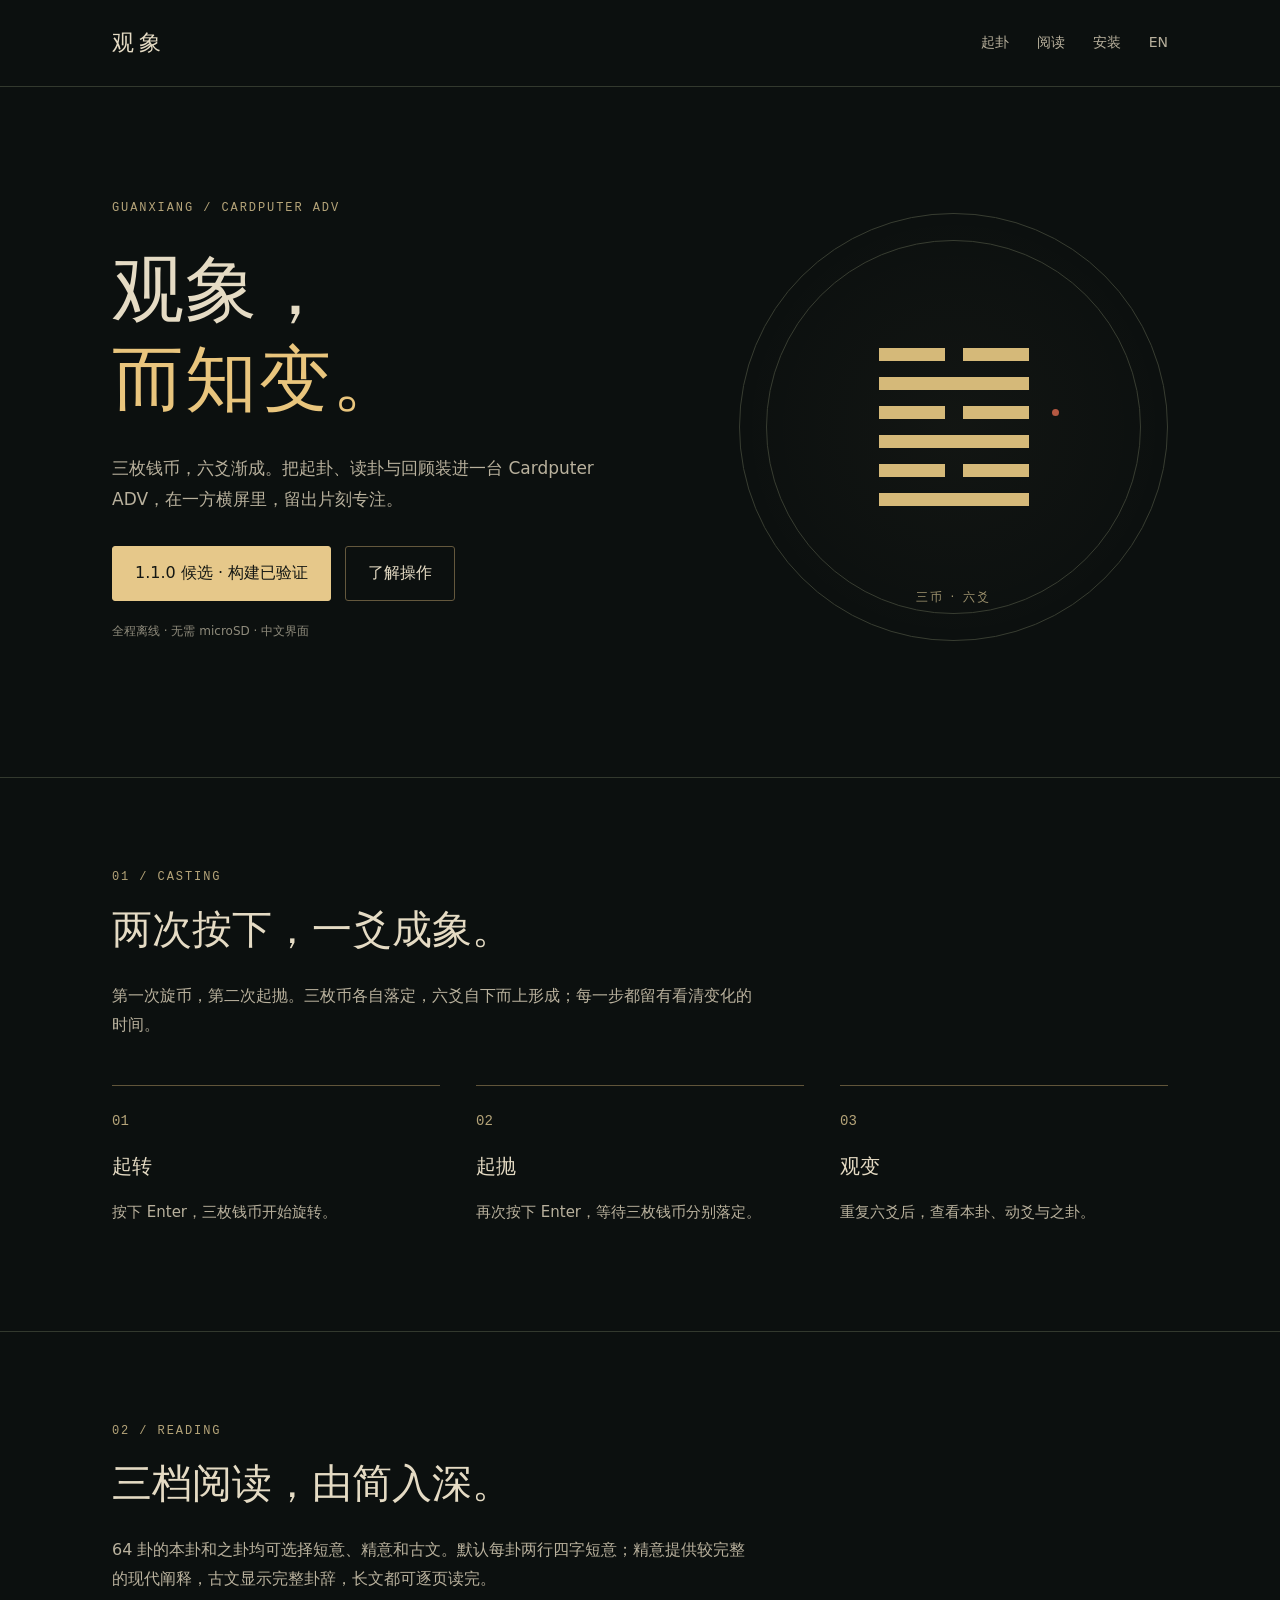
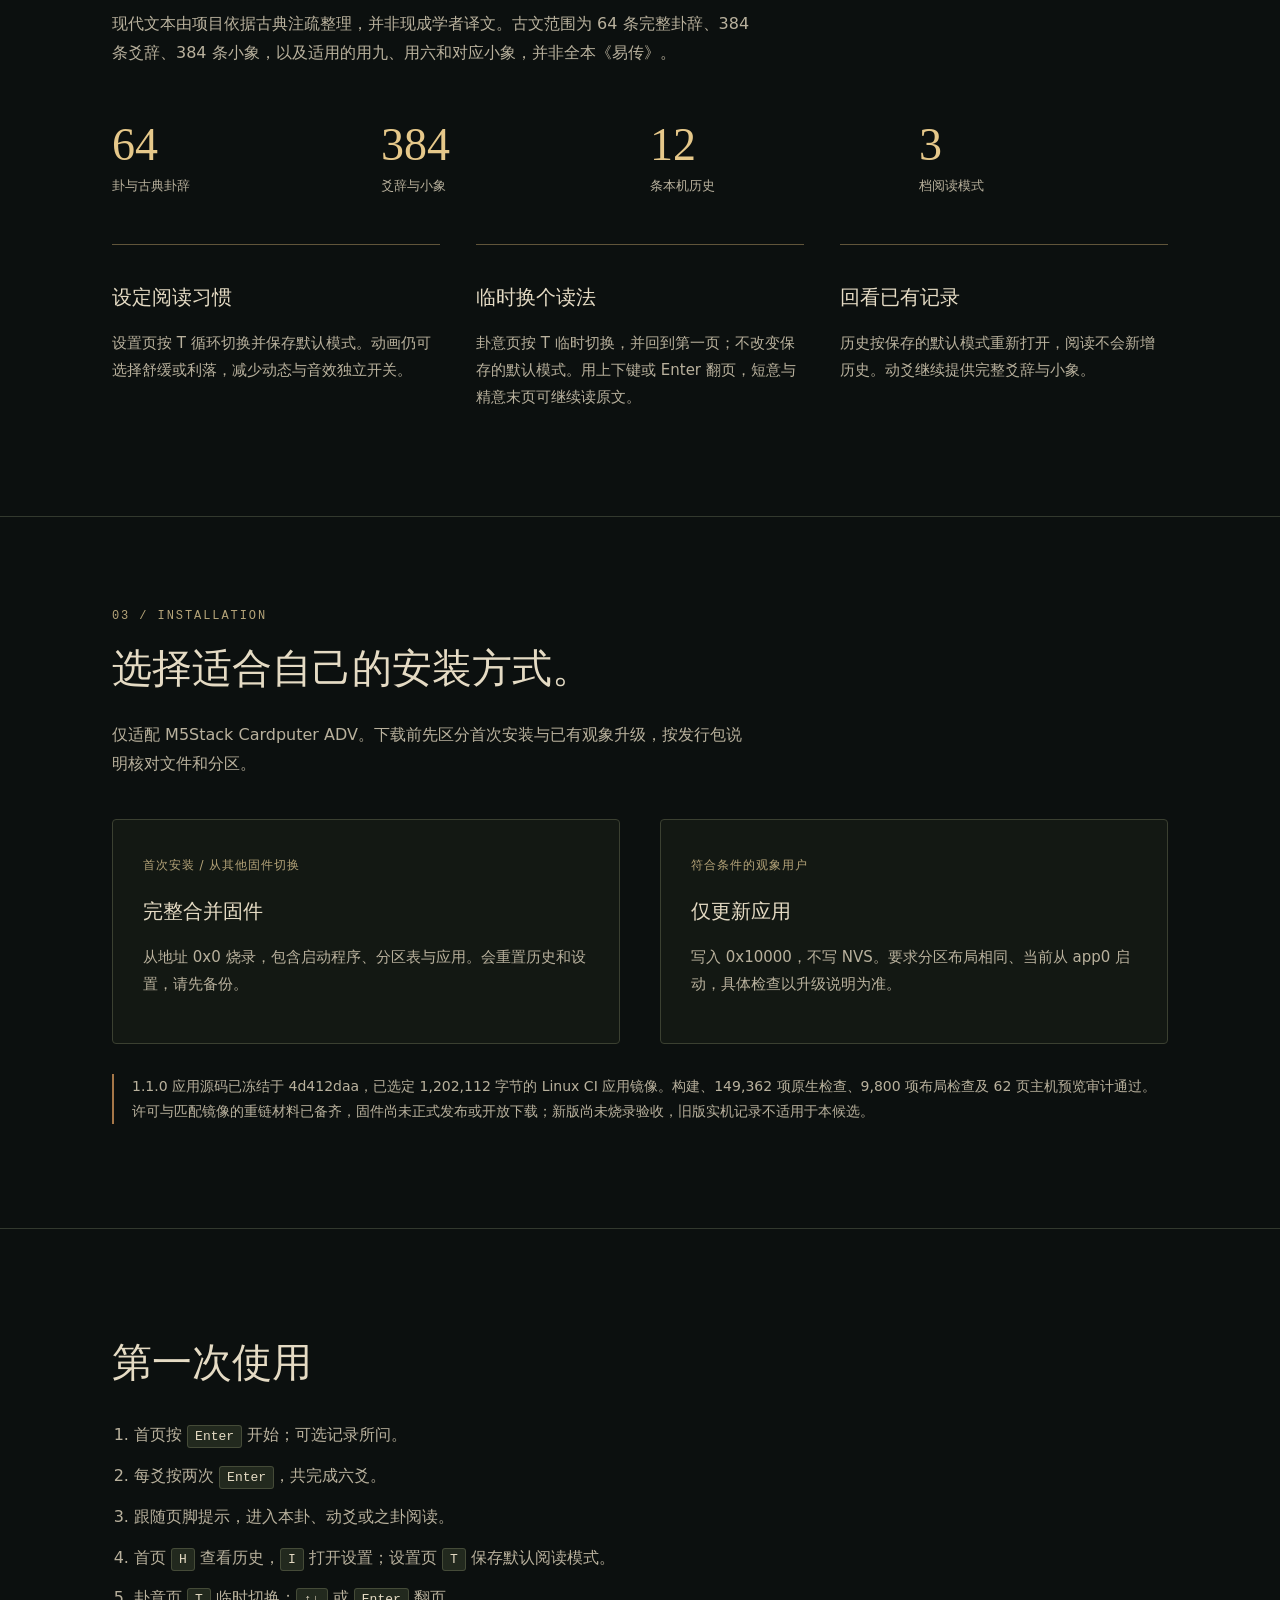
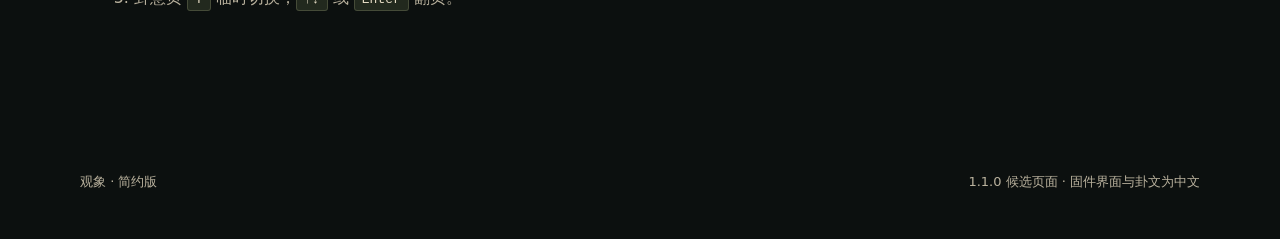
==== docs/index.html @ ac01c59a "Prepare GuanXiang 1.1.0 candidate documentation and source notices" ====
<!doctype html>
<html lang="zh-CN"><head><meta charset="utf-8"><meta name="viewport" content="width=device-width,initial-scale=1"><meta name="theme-color" content="#0c100f"><meta name="description" content="面向 M5Stack Cardputer ADV 的离线三币六爻固件：两按起爻，古文、短意、精意三档阅读，以及本机历史。"><title>观象 · 观象而知变</title><link rel="stylesheet" href="styles.css"></head><body>
<header><nav class="wrap" aria-label="Navigation"><a class="brand" href="#top">观象</a><div class="navlinks"><a class="wide" href="#casting">起卦</a><a class="wide" href="#reading">阅读</a><a class="wide" href="#install">安装</a><a href="en/" lang="en">EN</a></div></nav></header>
<main id="top"><section class="hero wrap"><div><div class="eyebrow">GUANXIANG / CARDPUTER ADV</div><h1>观象，<span>而知变。</span></h1><p class="lead">三枚钱币，六爻渐成。把起卦、读卦与回顾装进一台 Cardputer ADV，在一方横屏里，留出片刻专注。</p><div class="actions"><a class="button primary" href="#install">1.1.0 候选 · 构建已验证</a><a class="button" href="#casting">了解操作</a></div><p class="meta">全程离线 · 无需 microSD · 中文界面</p></div><div class="ritual" aria-hidden="true"><div class="hexagram"><div class="yao yin"></div><div class="yao"></div><div class="yao yin moving"></div><div class="yao"></div><div class="yao yin"></div><div class="yao"></div></div><div class="ritual-label">三币 · 六爻</div></div></section>
<section class="section" id="casting"><div class="wrap"><div class="intro"><div class="eyebrow">01 / CASTING</div><h2>两次按下，一爻成象。</h2><p>第一次旋币，第二次起抛。三枚币各自落定，六爻自下而上形成；每一步都留有看清变化的时间。</p></div><div class="grid"><article class="feature"><span class="number">01</span><h3>起转</h3><p>按下 Enter，三枚钱币开始旋转。</p></article><article class="feature"><span class="number">02</span><h3>起抛</h3><p>再次按下 Enter，等待三枚钱币分别落定。</p></article><article class="feature"><span class="number">03</span><h3>观变</h3><p>重复六爻后，查看本卦、动爻与之卦。</p></article></div></div></section>
<section class="section" id="reading"><div class="wrap"><div class="intro"><div class="eyebrow">02 / READING</div><h2>三档阅读，由简入深。</h2><p>64 卦的本卦和之卦均可选择短意、精意和古文。默认每卦两行四字短意；精意提供较完整的现代阐释，古文显示完整卦辞，长文都可逐页读完。</p><p>现代文本由项目依据古典注疏整理，并非现成学者译文。古文范围为 64 条完整卦辞、384 条爻辞、384 条小象，以及适用的用九、用六和对应小象，并非全本《易传》。</p></div><div class="facts"><div class="fact"><strong>64</strong><span>卦与古典卦辞</span></div><div class="fact"><strong>384</strong><span>爻辞与小象</span></div><div class="fact"><strong>12</strong><span>条本机历史</span></div><div class="fact"><strong>3</strong><span>档阅读模式</span></div></div><div class="grid"><article class="feature"><h3>设定阅读习惯</h3><p>设置页按 T 循环切换并保存默认模式。动画仍可选择舒缓或利落，减少动态与音效独立开关。</p></article><article class="feature"><h3>临时换个读法</h3><p>卦意页按 T 临时切换，并回到第一页；不改变保存的默认模式。用上下键或 Enter 翻页，短意与精意末页可继续读原文。</p></article><article class="feature"><h3>回看已有记录</h3><p>历史按保存的默认模式重新打开，阅读不会新增历史。动爻继续提供完整爻辞与小象。</p></article></div></div></section>
<section class="section" id="install"><div class="wrap"><div class="intro"><div class="eyebrow">03 / INSTALLATION</div><h2>选择适合自己的安装方式。</h2><p>仅适配 M5Stack Cardputer ADV。下载前先区分首次安装与已有观象升级，按发行包说明核对文件和分区。</p></div><div class="install"><article class="card"><span class="tag">首次安装 / 从其他固件切换</span><h3>完整合并固件</h3><p>从地址 0x0 烧录，包含启动程序、分区表与应用。会重置历史和设置，请先备份。</p></article><article class="card"><span class="tag">符合条件的观象用户</span><h3>仅更新应用</h3><p>写入 0x10000，不写 NVS。要求分区布局相同、当前从 app0 启动，具体检查以升级说明为准。</p></article></div><p class="notice">1.1.0 应用源码已冻结于 4d412daa，已选定 1,202,112 字节的 Linux CI 应用镜像。构建、149,362 项原生检查、9,800 项布局检查及 62 页主机预览审计通过。许可与匹配镜像的重链材料已备齐，固件尚未正式发布或开放下载；新版尚未烧录验收，旧版实机记录不适用于本候选。</p></div></section>
<section class="section"><div class="wrap"><h2>第一次使用</h2><ol><li>首页按 <kbd>Enter</kbd> 开始；可选记录所问。</li><li>每爻按两次 <kbd>Enter</kbd>，共完成六爻。</li><li>跟随页脚提示，进入本卦、动爻或之卦阅读。</li><li>首页 <kbd>H</kbd> 查看历史，<kbd>I</kbd> 打开设置；设置页 <kbd>T</kbd> 保存默认阅读模式。</li><li>卦意页 <kbd>T</kbd> 临时切换；<kbd>↑↓</kbd> 或 <kbd>Enter</kbd> 翻页。</li></ol></div></section></main>
<footer class="footer wrap"><div class="footer-inner"><p>观象 · 简约版</p><p>1.1.0 候选页面 · 固件界面与卦文为中文</p></div></footer></body></html>
---- docs/styles.css ----
*{box-sizing:border-box}html{scroll-behavior:smooth}body{margin:0;background:#0c100f;color:#e5dbc4;font:16px/1.8 system-ui,-apple-system,"PingFang SC","Microsoft YaHei",sans-serif}a{color:inherit;text-underline-offset:4px}a:focus-visible,button:focus-visible{outline:2px solid #f0d794;outline-offset:6px}.wrap{max-width:1120px;margin:auto;padding:0 32px}header{border-bottom:1px solid #33392e}nav{min-height:86px;display:flex;align-items:center;justify-content:space-between;gap:20px}.brand{text-decoration:none;letter-spacing:.22em;font-size:22px}.navlinks{display:flex;gap:28px;font-size:14px}.navlinks a{text-decoration:none;color:#b9b19d}.hero{min-height:690px;display:grid;grid-template-columns:1.3fr 1fr;align-items:center;gap:70px;padding-top:90px;padding-bottom:100px}.eyebrow{font:12px/1.5 ui-monospace,monospace;letter-spacing:.16em;color:#b5a479;text-transform:uppercase}h1{font:500 clamp(42px,6vw,72px)/1.25 "Songti SC","Noto Serif CJK SC",serif;letter-spacing:.02em;margin:28px 0}h1 span{display:block;color:#e9c57d}h2{font:500 clamp(28px,4vw,40px)/1.4 "Songti SC",serif;margin:16px 0 24px}h3{font-size:20px;font-weight:500;margin:14px 0 10px}p{color:#b9b19d}.lead{max-width:540px;font-size:17px}.actions{display:flex;flex-wrap:wrap;gap:14px;margin-top:32px}.button{display:inline-block;padding:12px 22px;border:1px solid #64583d;text-decoration:none;border-radius:3px}.button.primary{background:#e6c88a;color:#141713;border-color:#e6c88a}.meta{font-size:12px;color:#8f8b7c;margin-top:20px}.ritual{position:relative;aspect-ratio:1;border:1px solid #383d31;border-radius:50%;display:grid;place-items:center;background:radial-gradient(circle,#e6c88a07,transparent 72%)}.ritual:before{content:"";position:absolute;inset:26px;border:1px solid #383d31;border-radius:50%}.hexagram{width:150px;display:grid;gap:16px}.yao{height:13px;background:#d5b979;position:relative}.yao.yin{background:linear-gradient(to right,#d5b979 44%,transparent 44%,transparent 56%,#d5b979 56%)}.yao.moving:after{content:"";position:absolute;right:-30px;top:3px;background:#b45842;width:7px;height:7px;border-radius:50%}.ritual-label{position:absolute;bottom:32px;font-size:12px;letter-spacing:.2em;color:#9f936e}.section{padding:90px 0;border-top:1px solid #33392e}.intro{max-width:640px}.grid{display:grid;grid-template-columns:repeat(3,1fr);gap:36px;margin-top:45px}.number{font:14px ui-monospace,monospace;color:#b5a479}.feature{border-top:1px solid #61553a;padding-top:20px}.feature p{font-size:15px}.facts{display:grid;grid-template-columns:repeat(4,1fr);gap:20px;margin-top:50px}.fact strong{display:block;font:46px "Songti SC",serif;color:#e6c88a}.fact span{font-size:13px;color:#b9b19d}.install{display:grid;grid-template-columns:1fr 1fr;gap:40px;margin-top:40px}.card{padding:30px;background:#131813;border:1px solid #3b4031;border-radius:4px}.tag{font-size:12px;color:#b5a479;letter-spacing:.08em}.card p{font-size:15px}ol{padding-left:22px;color:#b9b19d}li{padding:6px 0}kbd{font:13px ui-monospace,monospace;background:#22291e;padding:3px 7px;border:1px solid #454b38;border-radius:3px;color:#e5dbc4}.notice{border-left:2px solid #a67748;padding-left:18px;font-size:14px;margin-top:30px}.footer{padding:45px 0;color:#928b77;font-size:13px}.footer-inner{display:flex;justify-content:space-between;gap:25px}.footer p{margin:0}code{font-size:.85em}::selection{background:#776137;color:white}@media(max-width:760px){.wrap{padding-left:24px;padding-right:24px}nav{min-height:74px}.navlinks{gap:16px}.navlinks .wide{display:none}.hero{grid-template-columns:1fr;gap:52px;min-height:0;padding-top:60px;padding-bottom:65px}.ritual{width:min(100%,340px);margin:auto}.hero h1{font-size:46px}.grid,.install{grid-template-columns:1fr;gap:24px}.facts{grid-template-columns:1fr 1fr;gap:28px}.section{padding:60px 0}.footer-inner{display:block}.footer p+p{margin-top:16px}}@media(prefers-reduced-motion:reduce){html{scroll-behavior:auto}}
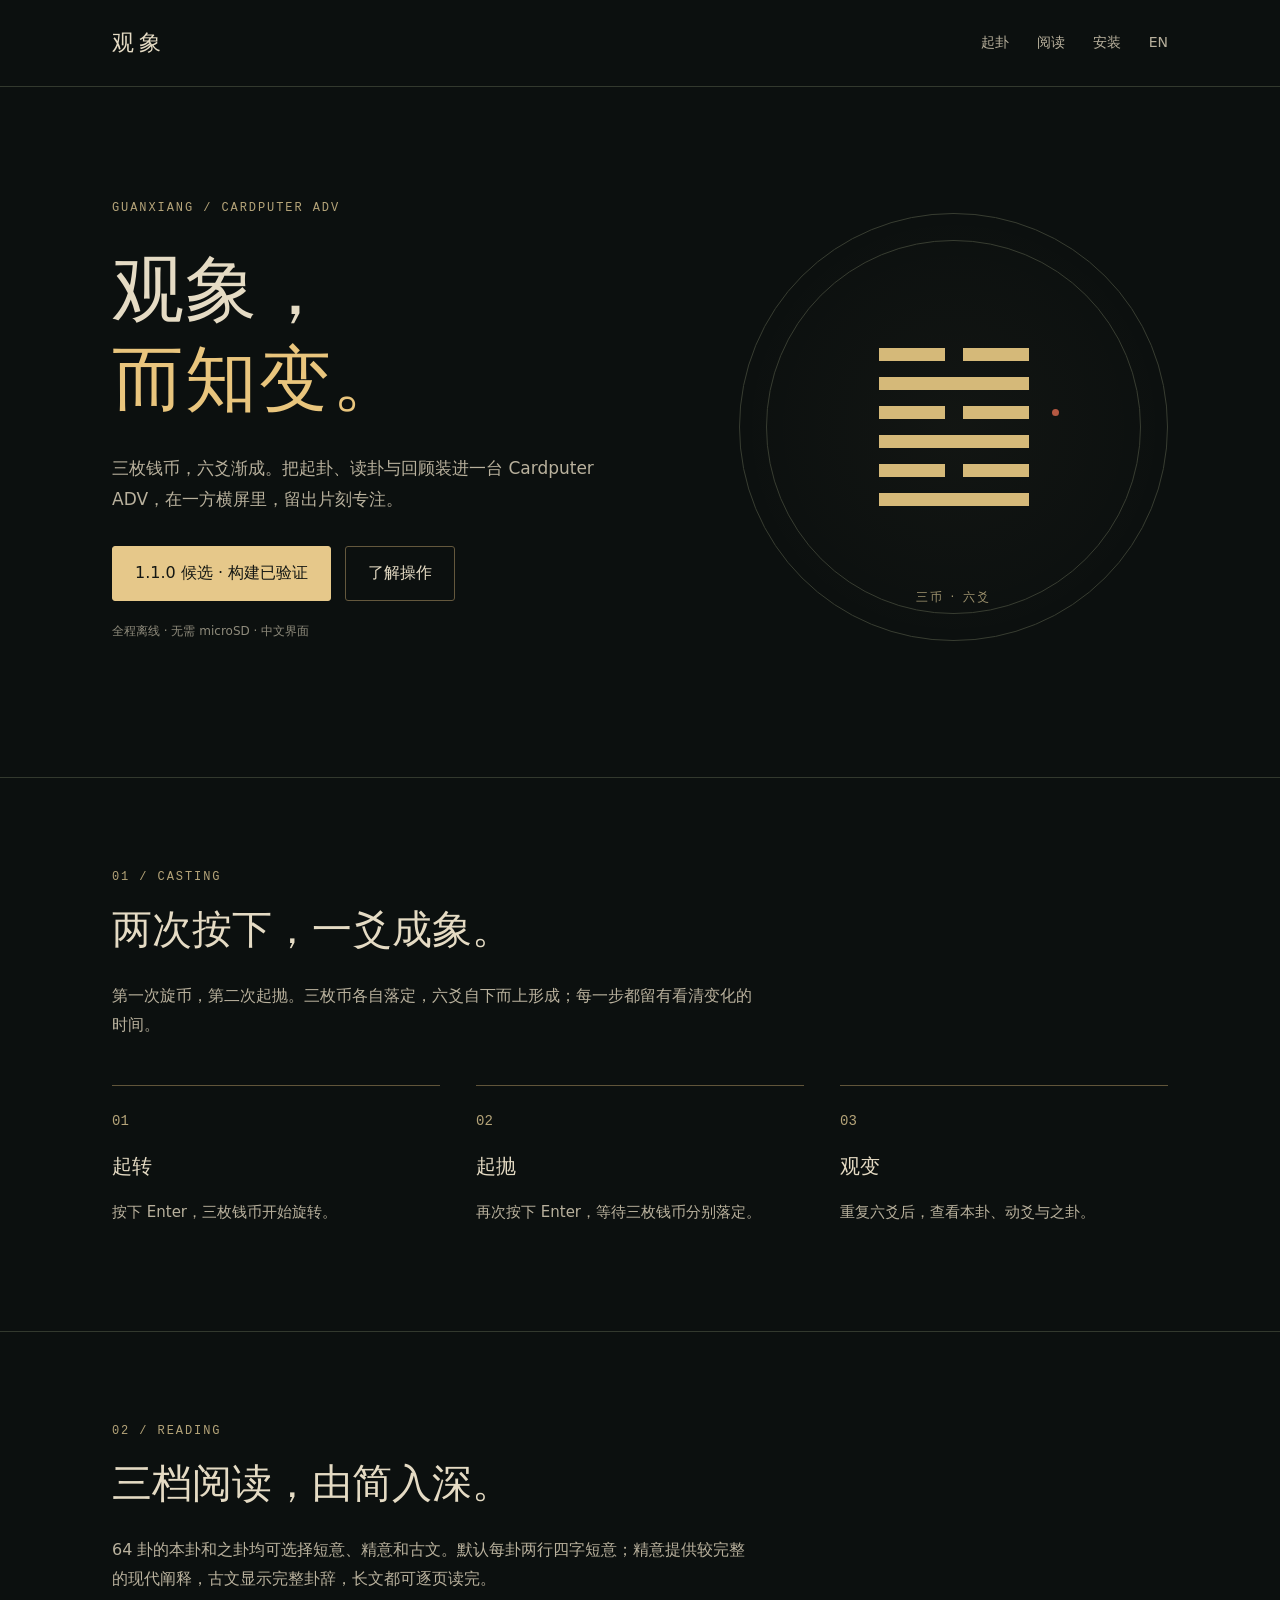
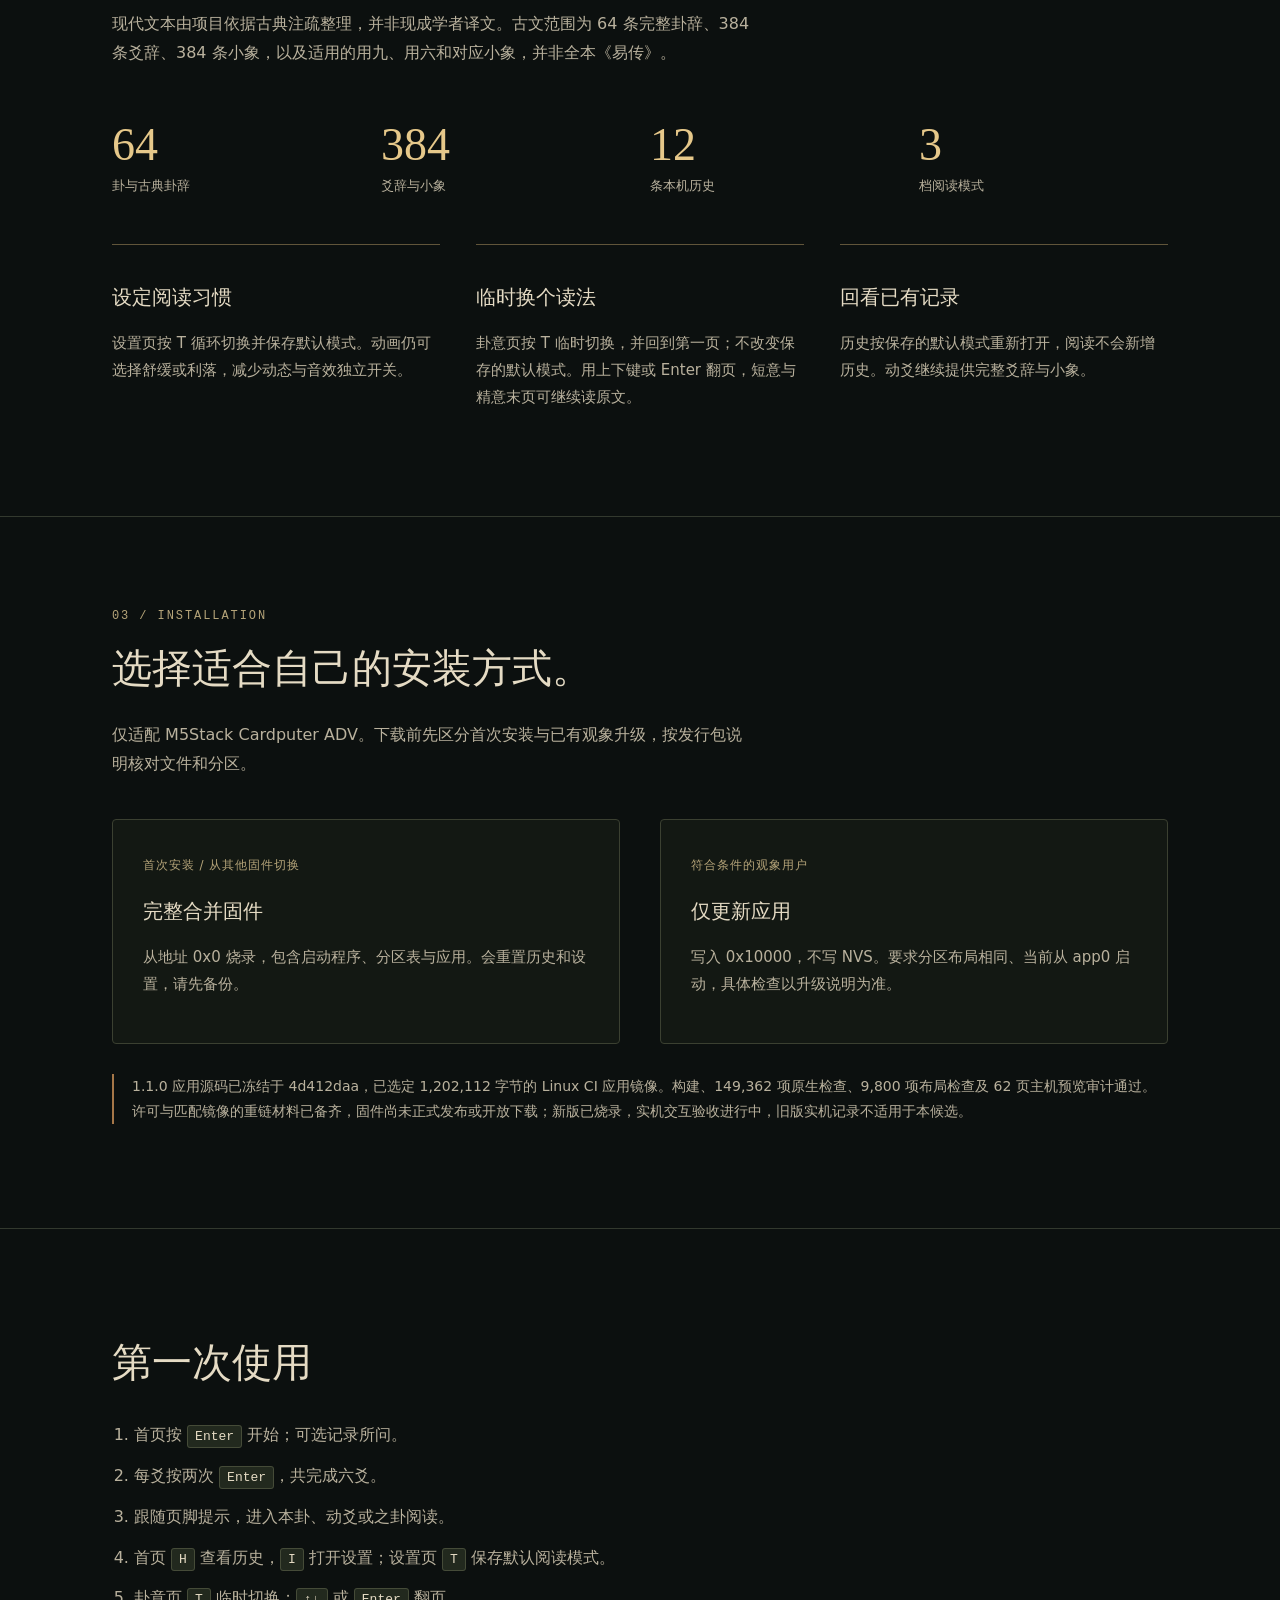
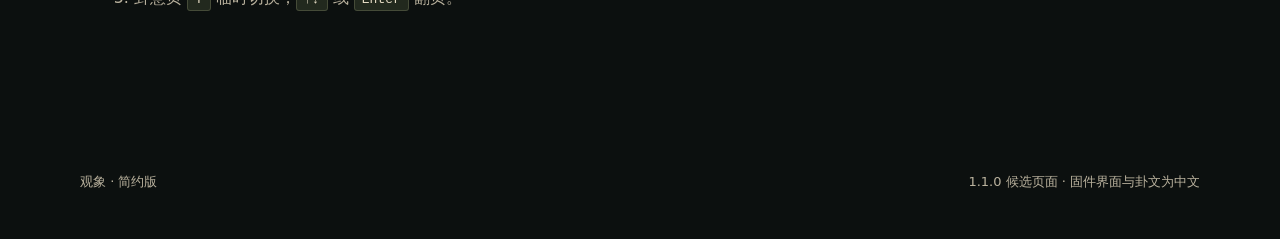
==== commit eec9c9ac: "Record app-only upgrade and successful device boot checks" ====
--- a/docs/index.html
+++ b/docs/index.html
@@ -4,6 +4,6 @@
 <main id="top"><section class="hero wrap"><div><div class="eyebrow">GUANXIANG / CARDPUTER ADV</div><h1>观象，<span>而知变。</span></h1><p class="lead">三枚钱币，六爻渐成。把起卦、读卦与回顾装进一台 Cardputer ADV，在一方横屏里，留出片刻专注。</p><div class="actions"><a class="button primary" href="#install">1.1.0 候选 · 构建已验证</a><a class="button" href="#casting">了解操作</a></div><p class="meta">全程离线 · 无需 microSD · 中文界面</p></div><div class="ritual" aria-hidden="true"><div class="hexagram"><div class="yao yin"></div><div class="yao"></div><div class="yao yin moving"></div><div class="yao"></div><div class="yao yin"></div><div class="yao"></div></div><div class="ritual-label">三币 · 六爻</div></div></section>
 <section class="section" id="casting"><div class="wrap"><div class="intro"><div class="eyebrow">01 / CASTING</div><h2>两次按下，一爻成象。</h2><p>第一次旋币，第二次起抛。三枚币各自落定，六爻自下而上形成；每一步都留有看清变化的时间。</p></div><div class="grid"><article class="feature"><span class="number">01</span><h3>起转</h3><p>按下 Enter，三枚钱币开始旋转。</p></article><article class="feature"><span class="number">02</span><h3>起抛</h3><p>再次按下 Enter，等待三枚钱币分别落定。</p></article><article class="feature"><span class="number">03</span><h3>观变</h3><p>重复六爻后，查看本卦、动爻与之卦。</p></article></div></div></section>
 <section class="section" id="reading"><div class="wrap"><div class="intro"><div class="eyebrow">02 / READING</div><h2>三档阅读，由简入深。</h2><p>64 卦的本卦和之卦均可选择短意、精意和古文。默认每卦两行四字短意；精意提供较完整的现代阐释，古文显示完整卦辞，长文都可逐页读完。</p><p>现代文本由项目依据古典注疏整理，并非现成学者译文。古文范围为 64 条完整卦辞、384 条爻辞、384 条小象，以及适用的用九、用六和对应小象，并非全本《易传》。</p></div><div class="facts"><div class="fact"><strong>64</strong><span>卦与古典卦辞</span></div><div class="fact"><strong>384</strong><span>爻辞与小象</span></div><div class="fact"><strong>12</strong><span>条本机历史</span></div><div class="fact"><strong>3</strong><span>档阅读模式</span></div></div><div class="grid"><article class="feature"><h3>设定阅读习惯</h3><p>设置页按 T 循环切换并保存默认模式。动画仍可选择舒缓或利落，减少动态与音效独立开关。</p></article><article class="feature"><h3>临时换个读法</h3><p>卦意页按 T 临时切换，并回到第一页；不改变保存的默认模式。用上下键或 Enter 翻页，短意与精意末页可继续读原文。</p></article><article class="feature"><h3>回看已有记录</h3><p>历史按保存的默认模式重新打开，阅读不会新增历史。动爻继续提供完整爻辞与小象。</p></article></div></div></section>
-<section class="section" id="install"><div class="wrap"><div class="intro"><div class="eyebrow">03 / INSTALLATION</div><h2>选择适合自己的安装方式。</h2><p>仅适配 M5Stack Cardputer ADV。下载前先区分首次安装与已有观象升级，按发行包说明核对文件和分区。</p></div><div class="install"><article class="card"><span class="tag">首次安装 / 从其他固件切换</span><h3>完整合并固件</h3><p>从地址 0x0 烧录，包含启动程序、分区表与应用。会重置历史和设置，请先备份。</p></article><article class="card"><span class="tag">符合条件的观象用户</span><h3>仅更新应用</h3><p>写入 0x10000，不写 NVS。要求分区布局相同、当前从 app0 启动，具体检查以升级说明为准。</p></article></div><p class="notice">1.1.0 应用源码已冻结于 4d412daa，已选定 1,202,112 字节的 Linux CI 应用镜像。构建、149,362 项原生检查、9,800 项布局检查及 62 页主机预览审计通过。许可与匹配镜像的重链材料已备齐，固件尚未正式发布或开放下载；新版尚未烧录验收，旧版实机记录不适用于本候选。</p></div></section>
+<section class="section" id="install"><div class="wrap"><div class="intro"><div class="eyebrow">03 / INSTALLATION</div><h2>选择适合自己的安装方式。</h2><p>仅适配 M5Stack Cardputer ADV。下载前先区分首次安装与已有观象升级，按发行包说明核对文件和分区。</p></div><div class="install"><article class="card"><span class="tag">首次安装 / 从其他固件切换</span><h3>完整合并固件</h3><p>从地址 0x0 烧录，包含启动程序、分区表与应用。会重置历史和设置，请先备份。</p></article><article class="card"><span class="tag">符合条件的观象用户</span><h3>仅更新应用</h3><p>写入 0x10000，不写 NVS。要求分区布局相同、当前从 app0 启动，具体检查以升级说明为准。</p></article></div><p class="notice">1.1.0 应用源码已冻结于 4d412daa，已选定 1,202,112 字节的 Linux CI 应用镜像。构建、149,362 项原生检查、9,800 项布局检查及 62 页主机预览审计通过。许可与匹配镜像的重链材料已备齐，固件尚未正式发布或开放下载；新版已烧录，实机交互验收进行中，旧版实机记录不适用于本候选。</p></div></section>
 <section class="section"><div class="wrap"><h2>第一次使用</h2><ol><li>首页按 <kbd>Enter</kbd> 开始；可选记录所问。</li><li>每爻按两次 <kbd>Enter</kbd>，共完成六爻。</li><li>跟随页脚提示，进入本卦、动爻或之卦阅读。</li><li>首页 <kbd>H</kbd> 查看历史，<kbd>I</kbd> 打开设置；设置页 <kbd>T</kbd> 保存默认阅读模式。</li><li>卦意页 <kbd>T</kbd> 临时切换；<kbd>↑↓</kbd> 或 <kbd>Enter</kbd> 翻页。</li></ol></div></section></main>
 <footer class="footer wrap"><div class="footer-inner"><p>观象 · 简约版</p><p>1.1.0 候选页面 · 固件界面与卦文为中文</p></div></footer></body></html>
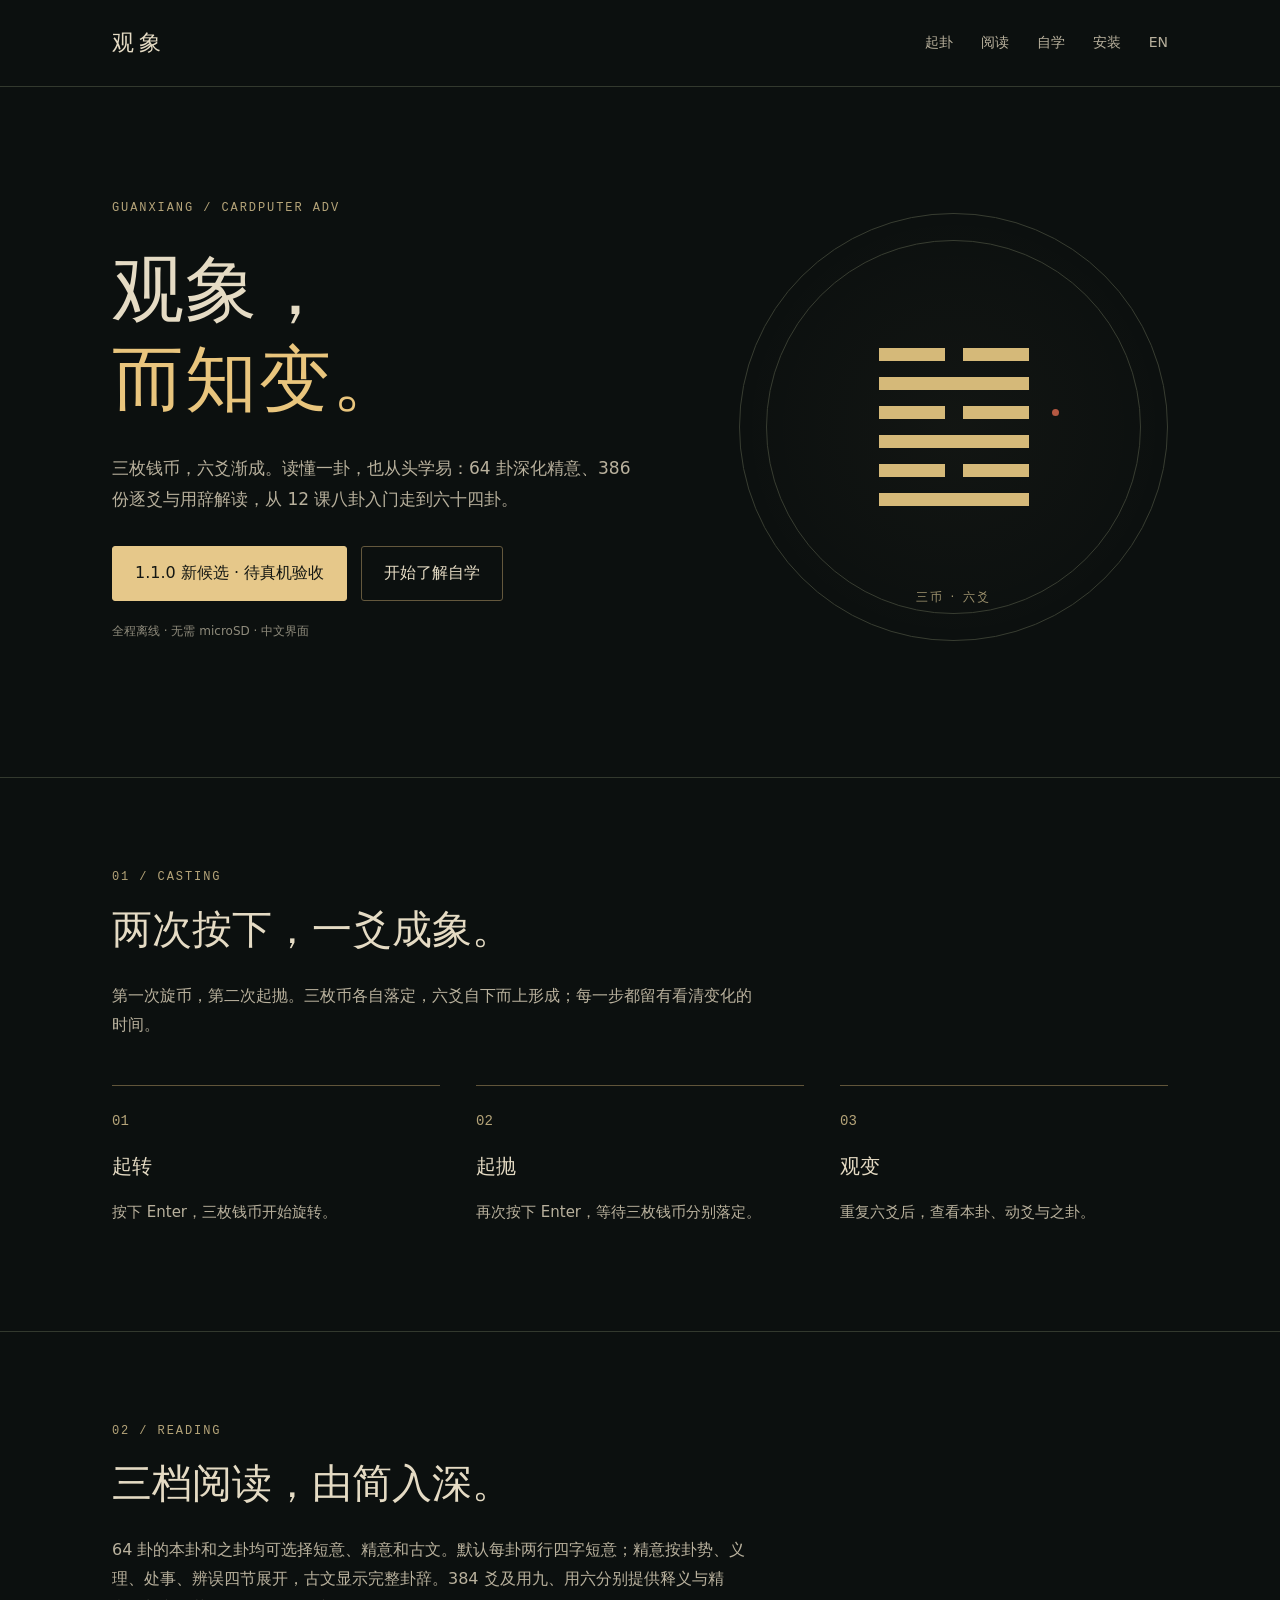
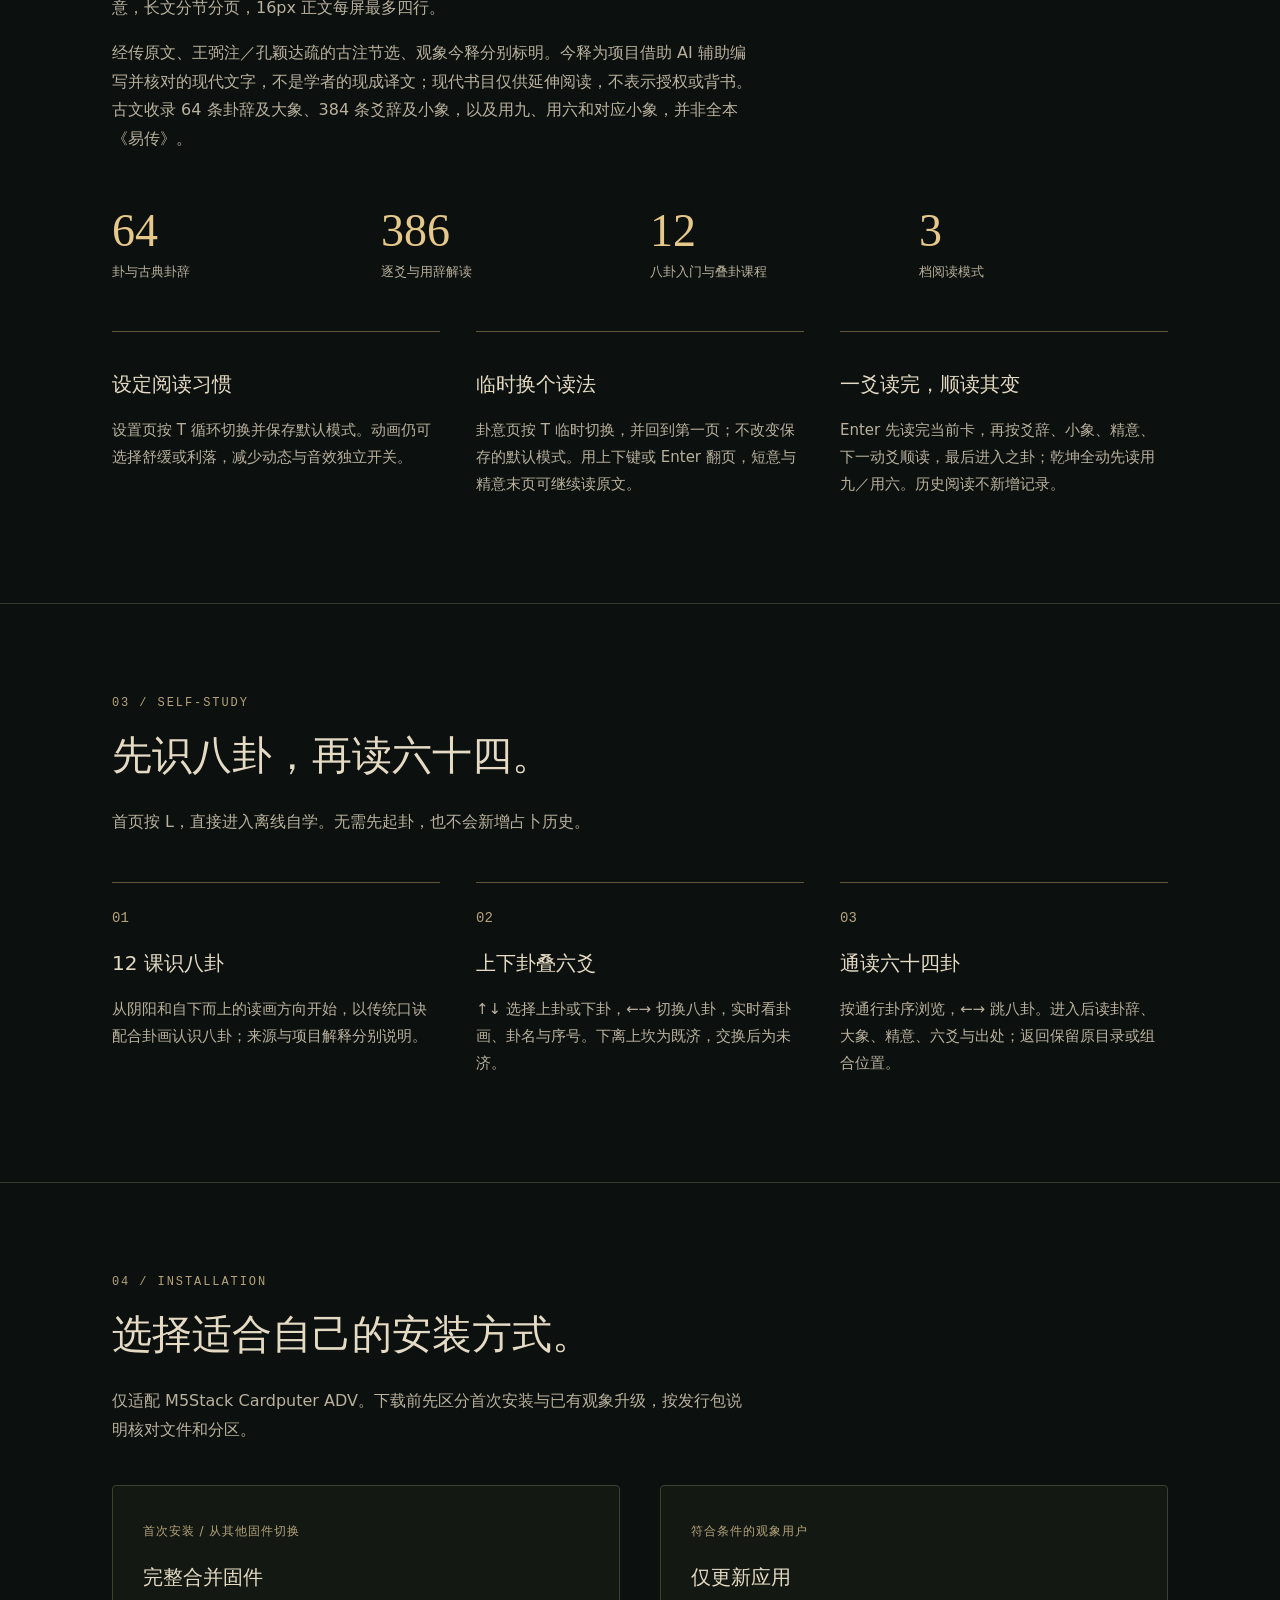
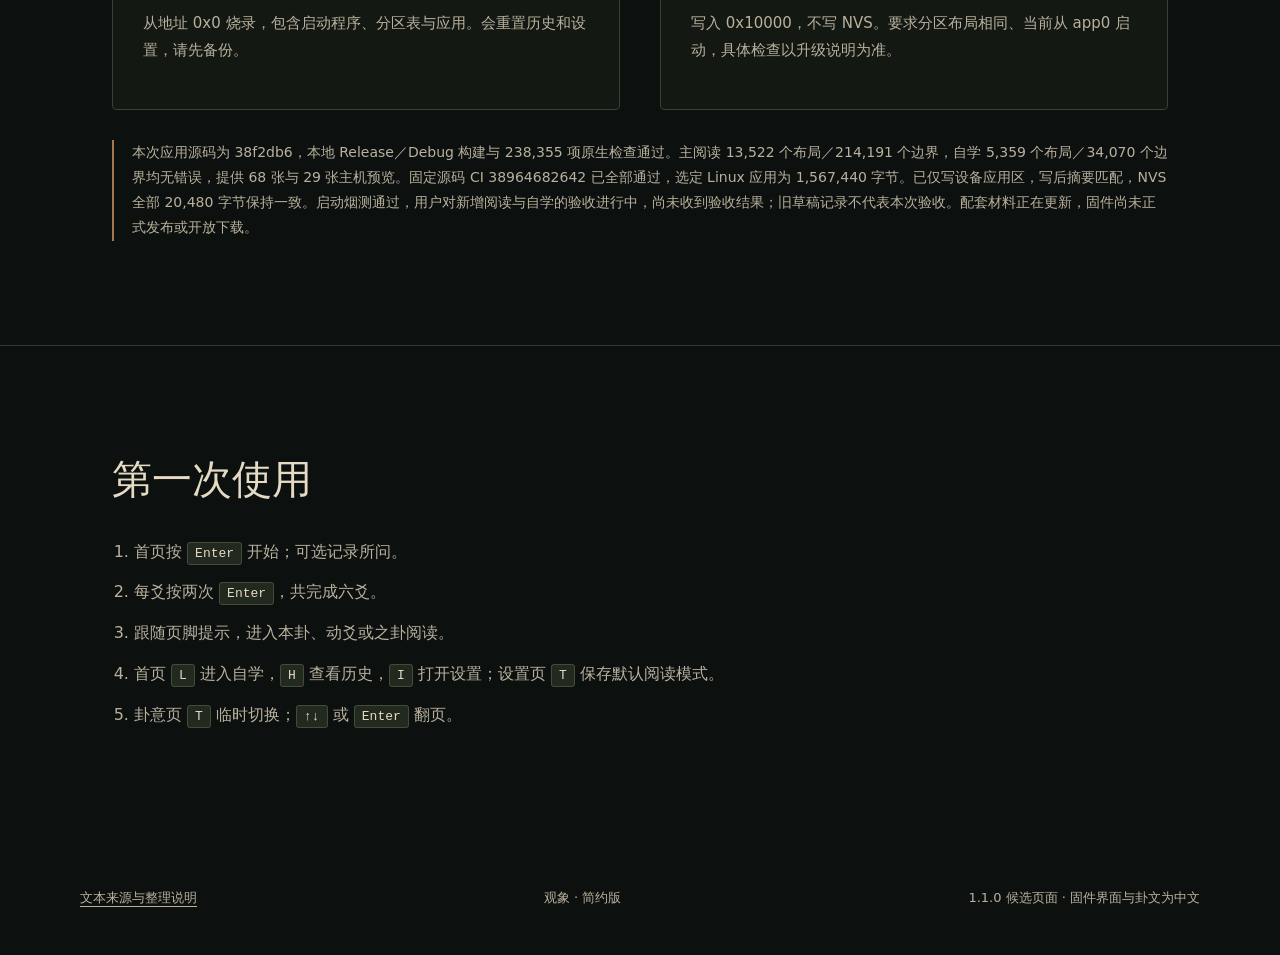
==== commit df126baa: "docs: prepare deep reading and study candidate with verified provenance" ====
--- a/docs/index.html
+++ b/docs/index.html
@@ -1,9 +1,10 @@
 <!doctype html>
-<html lang="zh-CN"><head><meta charset="utf-8"><meta name="viewport" content="width=device-width,initial-scale=1"><meta name="theme-color" content="#0c100f"><meta name="description" content="面向 M5Stack Cardputer ADV 的离线三币六爻固件：两按起爻，古文、短意、精意三档阅读，以及本机历史。"><title>观象 · 观象而知变</title><link rel="stylesheet" href="styles.css"></head><body>
-<header><nav class="wrap" aria-label="Navigation"><a class="brand" href="#top">观象</a><div class="navlinks"><a class="wide" href="#casting">起卦</a><a class="wide" href="#reading">阅读</a><a class="wide" href="#install">安装</a><a href="en/" lang="en">EN</a></div></nav></header>
-<main id="top"><section class="hero wrap"><div><div class="eyebrow">GUANXIANG / CARDPUTER ADV</div><h1>观象，<span>而知变。</span></h1><p class="lead">三枚钱币，六爻渐成。把起卦、读卦与回顾装进一台 Cardputer ADV，在一方横屏里，留出片刻专注。</p><div class="actions"><a class="button primary" href="#install">1.1.0 候选 · 构建已验证</a><a class="button" href="#casting">了解操作</a></div><p class="meta">全程离线 · 无需 microSD · 中文界面</p></div><div class="ritual" aria-hidden="true"><div class="hexagram"><div class="yao yin"></div><div class="yao"></div><div class="yao yin moving"></div><div class="yao"></div><div class="yao yin"></div><div class="yao"></div></div><div class="ritual-label">三币 · 六爻</div></div></section>
+<html lang="zh-CN"><head><meta charset="utf-8"><meta name="viewport" content="width=device-width,initial-scale=1"><meta name="theme-color" content="#0c100f"><meta name="description" content="面向 M5Stack Cardputer ADV 的离线三币六爻固件：64卦深化精意、386份逐爻解读与12课自学，兼有三币起卦和本机历史。"><title>观象 · 观象而知变</title><link rel="stylesheet" href="styles.css"></head><body>
+<header><nav class="wrap" aria-label="Navigation"><a class="brand" href="#top">观象</a><div class="navlinks"><a class="wide" href="#casting">起卦</a><a class="wide" href="#reading">阅读</a><a class="wide" href="#study">自学</a><a class="wide" href="#install">安装</a><a href="en/" lang="en">EN</a></div></nav></header>
+<main id="top"><section class="hero wrap"><div><div class="eyebrow">GUANXIANG / CARDPUTER ADV</div><h1>观象，<span>而知变。</span></h1><p class="lead">三枚钱币，六爻渐成。读懂一卦，也从头学易：64 卦深化精意、386 份逐爻与用辞解读，从 12 课八卦入门走到六十四卦。</p><div class="actions"><a class="button primary" href="#install">1.1.0 新候选 · 待真机验收</a><a class="button" href="#study">开始了解自学</a></div><p class="meta">全程离线 · 无需 microSD · 中文界面</p></div><div class="ritual" aria-hidden="true"><div class="hexagram"><div class="yao yin"></div><div class="yao"></div><div class="yao yin moving"></div><div class="yao"></div><div class="yao yin"></div><div class="yao"></div></div><div class="ritual-label">三币 · 六爻</div></div></section>
 <section class="section" id="casting"><div class="wrap"><div class="intro"><div class="eyebrow">01 / CASTING</div><h2>两次按下，一爻成象。</h2><p>第一次旋币，第二次起抛。三枚币各自落定，六爻自下而上形成；每一步都留有看清变化的时间。</p></div><div class="grid"><article class="feature"><span class="number">01</span><h3>起转</h3><p>按下 Enter，三枚钱币开始旋转。</p></article><article class="feature"><span class="number">02</span><h3>起抛</h3><p>再次按下 Enter，等待三枚钱币分别落定。</p></article><article class="feature"><span class="number">03</span><h3>观变</h3><p>重复六爻后，查看本卦、动爻与之卦。</p></article></div></div></section>
-<section class="section" id="reading"><div class="wrap"><div class="intro"><div class="eyebrow">02 / READING</div><h2>三档阅读，由简入深。</h2><p>64 卦的本卦和之卦均可选择短意、精意和古文。默认每卦两行四字短意；精意提供较完整的现代阐释，古文显示完整卦辞，长文都可逐页读完。</p><p>现代文本由项目依据古典注疏整理，并非现成学者译文。古文范围为 64 条完整卦辞、384 条爻辞、384 条小象，以及适用的用九、用六和对应小象，并非全本《易传》。</p></div><div class="facts"><div class="fact"><strong>64</strong><span>卦与古典卦辞</span></div><div class="fact"><strong>384</strong><span>爻辞与小象</span></div><div class="fact"><strong>12</strong><span>条本机历史</span></div><div class="fact"><strong>3</strong><span>档阅读模式</span></div></div><div class="grid"><article class="feature"><h3>设定阅读习惯</h3><p>设置页按 T 循环切换并保存默认模式。动画仍可选择舒缓或利落，减少动态与音效独立开关。</p></article><article class="feature"><h3>临时换个读法</h3><p>卦意页按 T 临时切换，并回到第一页；不改变保存的默认模式。用上下键或 Enter 翻页，短意与精意末页可继续读原文。</p></article><article class="feature"><h3>回看已有记录</h3><p>历史按保存的默认模式重新打开，阅读不会新增历史。动爻继续提供完整爻辞与小象。</p></article></div></div></section>
-<section class="section" id="install"><div class="wrap"><div class="intro"><div class="eyebrow">03 / INSTALLATION</div><h2>选择适合自己的安装方式。</h2><p>仅适配 M5Stack Cardputer ADV。下载前先区分首次安装与已有观象升级，按发行包说明核对文件和分区。</p></div><div class="install"><article class="card"><span class="tag">首次安装 / 从其他固件切换</span><h3>完整合并固件</h3><p>从地址 0x0 烧录，包含启动程序、分区表与应用。会重置历史和设置，请先备份。</p></article><article class="card"><span class="tag">符合条件的观象用户</span><h3>仅更新应用</h3><p>写入 0x10000，不写 NVS。要求分区布局相同、当前从 app0 启动，具体检查以升级说明为准。</p></article></div><p class="notice">1.1.0 应用源码已冻结于 4d412daa，已选定 1,202,112 字节的 Linux CI 应用镜像。构建、149,362 项原生检查、9,800 项布局检查及 62 页主机预览审计通过。许可与匹配镜像的重链材料已备齐，固件尚未正式发布或开放下载；新版已烧录，实机交互验收进行中，旧版实机记录不适用于本候选。</p></div></section>
-<section class="section"><div class="wrap"><h2>第一次使用</h2><ol><li>首页按 <kbd>Enter</kbd> 开始；可选记录所问。</li><li>每爻按两次 <kbd>Enter</kbd>，共完成六爻。</li><li>跟随页脚提示，进入本卦、动爻或之卦阅读。</li><li>首页 <kbd>H</kbd> 查看历史，<kbd>I</kbd> 打开设置；设置页 <kbd>T</kbd> 保存默认阅读模式。</li><li>卦意页 <kbd>T</kbd> 临时切换；<kbd>↑↓</kbd> 或 <kbd>Enter</kbd> 翻页。</li></ol></div></section></main>
-<footer class="footer wrap"><div class="footer-inner"><p>观象 · 简约版</p><p>1.1.0 候选页面 · 固件界面与卦文为中文</p></div></footer></body></html>
+<section class="section" id="reading"><div class="wrap"><div class="intro"><div class="eyebrow">02 / READING</div><h2>三档阅读，由简入深。</h2><p>64 卦的本卦和之卦均可选择短意、精意和古文。默认每卦两行四字短意；精意按卦势、义理、处事、辨误四节展开，古文显示完整卦辞。384 爻及用九、用六分别提供释义与精意，长文分节分页，16px 正文每屏最多四行。</p><p>经传原文、王弼注／孔颖达疏的古注节选、观象今释分别标明。今释为项目借助 AI 辅助编写并核对的现代文字，不是学者的现成译文；现代书目仅供延伸阅读，不表示授权或背书。古文收录 64 条卦辞及大象、384 条爻辞及小象，以及用九、用六和对应小象，并非全本《易传》。</p></div><div class="facts"><div class="fact"><strong>64</strong><span>卦与古典卦辞</span></div><div class="fact"><strong>386</strong><span>逐爻与用辞解读</span></div><div class="fact"><strong>12</strong><span>八卦入门与叠卦课程</span></div><div class="fact"><strong>3</strong><span>档阅读模式</span></div></div><div class="grid"><article class="feature"><h3>设定阅读习惯</h3><p>设置页按 T 循环切换并保存默认模式。动画仍可选择舒缓或利落，减少动态与音效独立开关。</p></article><article class="feature"><h3>临时换个读法</h3><p>卦意页按 T 临时切换，并回到第一页；不改变保存的默认模式。用上下键或 Enter 翻页，短意与精意末页可继续读原文。</p></article><article class="feature"><h3>一爻读完，顺读其变</h3><p>Enter 先读完当前卡，再按爻辞、小象、精意、下一动爻顺读，最后进入之卦；乾坤全动先读用九／用六。历史阅读不新增记录。</p></article></div></div></section>
+<section class="section" id="study"><div class="wrap"><div class="intro"><div class="eyebrow">03 / SELF-STUDY</div><h2>先识八卦，再读六十四。</h2><p>首页按 L，直接进入离线自学。无需先起卦，也不会新增占卜历史。</p></div><div class="grid"><article class="feature"><span class="number">01</span><h3>12 课识八卦</h3><p>从阴阳和自下而上的读画方向开始，以传统口诀配合卦画认识八卦；来源与项目解释分别说明。</p></article><article class="feature"><span class="number">02</span><h3>上下卦叠六爻</h3><p>↑↓ 选择上卦或下卦，←→ 切换八卦，实时看卦画、卦名与序号。下离上坎为既济，交换后为未济。</p></article><article class="feature"><span class="number">03</span><h3>通读六十四卦</h3><p>按通行卦序浏览，←→ 跳八卦。进入后读卦辞、大象、精意、六爻与出处；返回保留原目录或组合位置。</p></article></div></div></section>
+<section class="section" id="install"><div class="wrap"><div class="intro"><div class="eyebrow">04 / INSTALLATION</div><h2>选择适合自己的安装方式。</h2><p>仅适配 M5Stack Cardputer ADV。下载前先区分首次安装与已有观象升级，按发行包说明核对文件和分区。</p></div><div class="install"><article class="card"><span class="tag">首次安装 / 从其他固件切换</span><h3>完整合并固件</h3><p>从地址 0x0 烧录，包含启动程序、分区表与应用。会重置历史和设置，请先备份。</p></article><article class="card"><span class="tag">符合条件的观象用户</span><h3>仅更新应用</h3><p>写入 0x10000，不写 NVS。要求分区布局相同、当前从 app0 启动，具体检查以升级说明为准。</p></article></div><p class="notice">本次应用源码为 38f2db6，本地 Release／Debug 构建与 238,355 项原生检查通过。主阅读 13,522 个布局／214,191 个边界，自学 5,359 个布局／34,070 个边界均无错误，提供 68 张与 29 张主机预览。固定源码 CI 38964682642 已全部通过，选定 Linux 应用为 1,567,440 字节。已仅写设备应用区，写后摘要匹配，NVS 全部 20,480 字节保持一致。启动烟测通过，用户对新增阅读与自学的验收进行中，尚未收到验收结果；旧草稿记录不代表本次验收。配套材料正在更新，固件尚未正式发布或开放下载。</p></div></section>
+<section class="section"><div class="wrap"><h2>第一次使用</h2><ol><li>首页按 <kbd>Enter</kbd> 开始；可选记录所问。</li><li>每爻按两次 <kbd>Enter</kbd>，共完成六爻。</li><li>跟随页脚提示，进入本卦、动爻或之卦阅读。</li><li>首页 <kbd>L</kbd> 进入自学，<kbd>H</kbd> 查看历史，<kbd>I</kbd> 打开设置；设置页 <kbd>T</kbd> 保存默认阅读模式。</li><li>卦意页 <kbd>T</kbd> 临时切换；<kbd>↑↓</kbd> 或 <kbd>Enter</kbd> 翻页。</li></ol></div></section></main>
+<footer class="footer wrap"><div class="footer-inner"><p><a href="https://github.com/Lyzbn/GuanXiang-Firmware/blob/main/TEXT_SOURCES.md">文本来源与整理说明</a></p><p>观象 · 简约版</p><p>1.1.0 候选页面 · 固件界面与卦文为中文</p></div></footer></body></html>
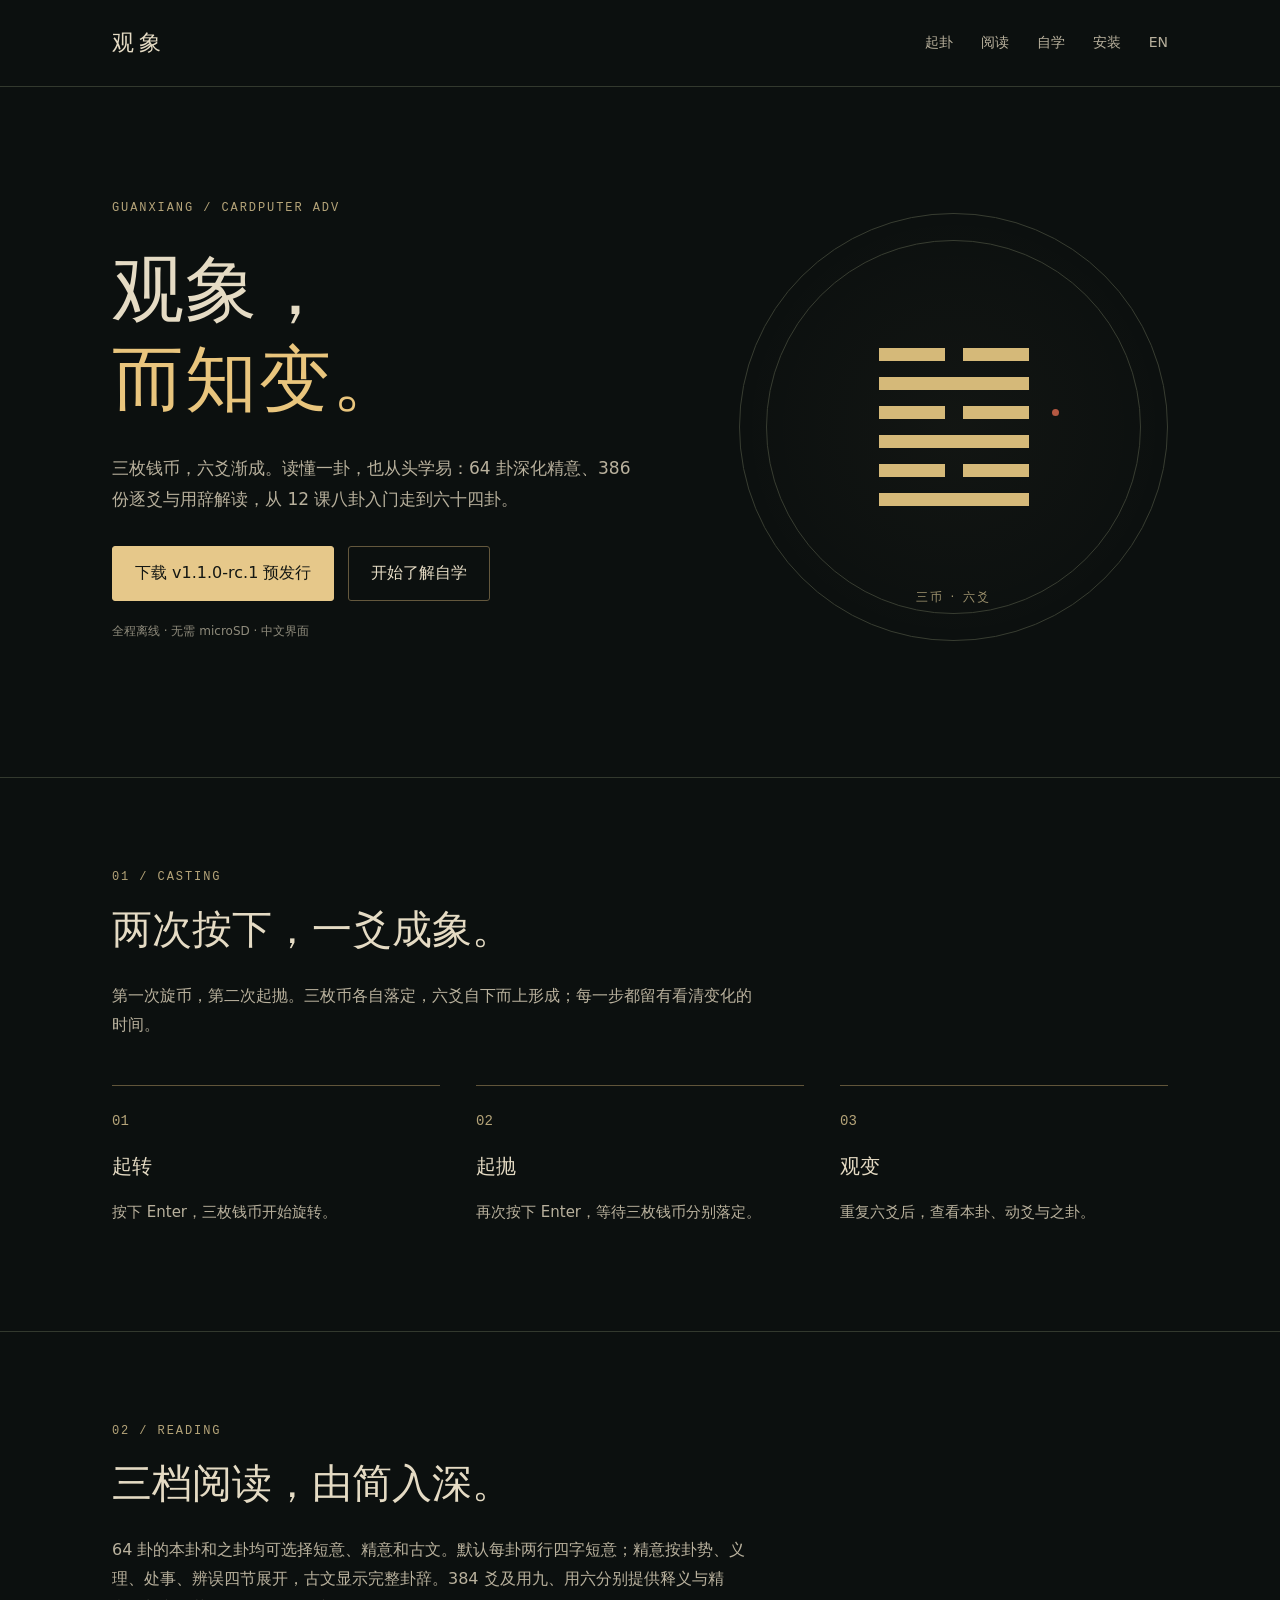
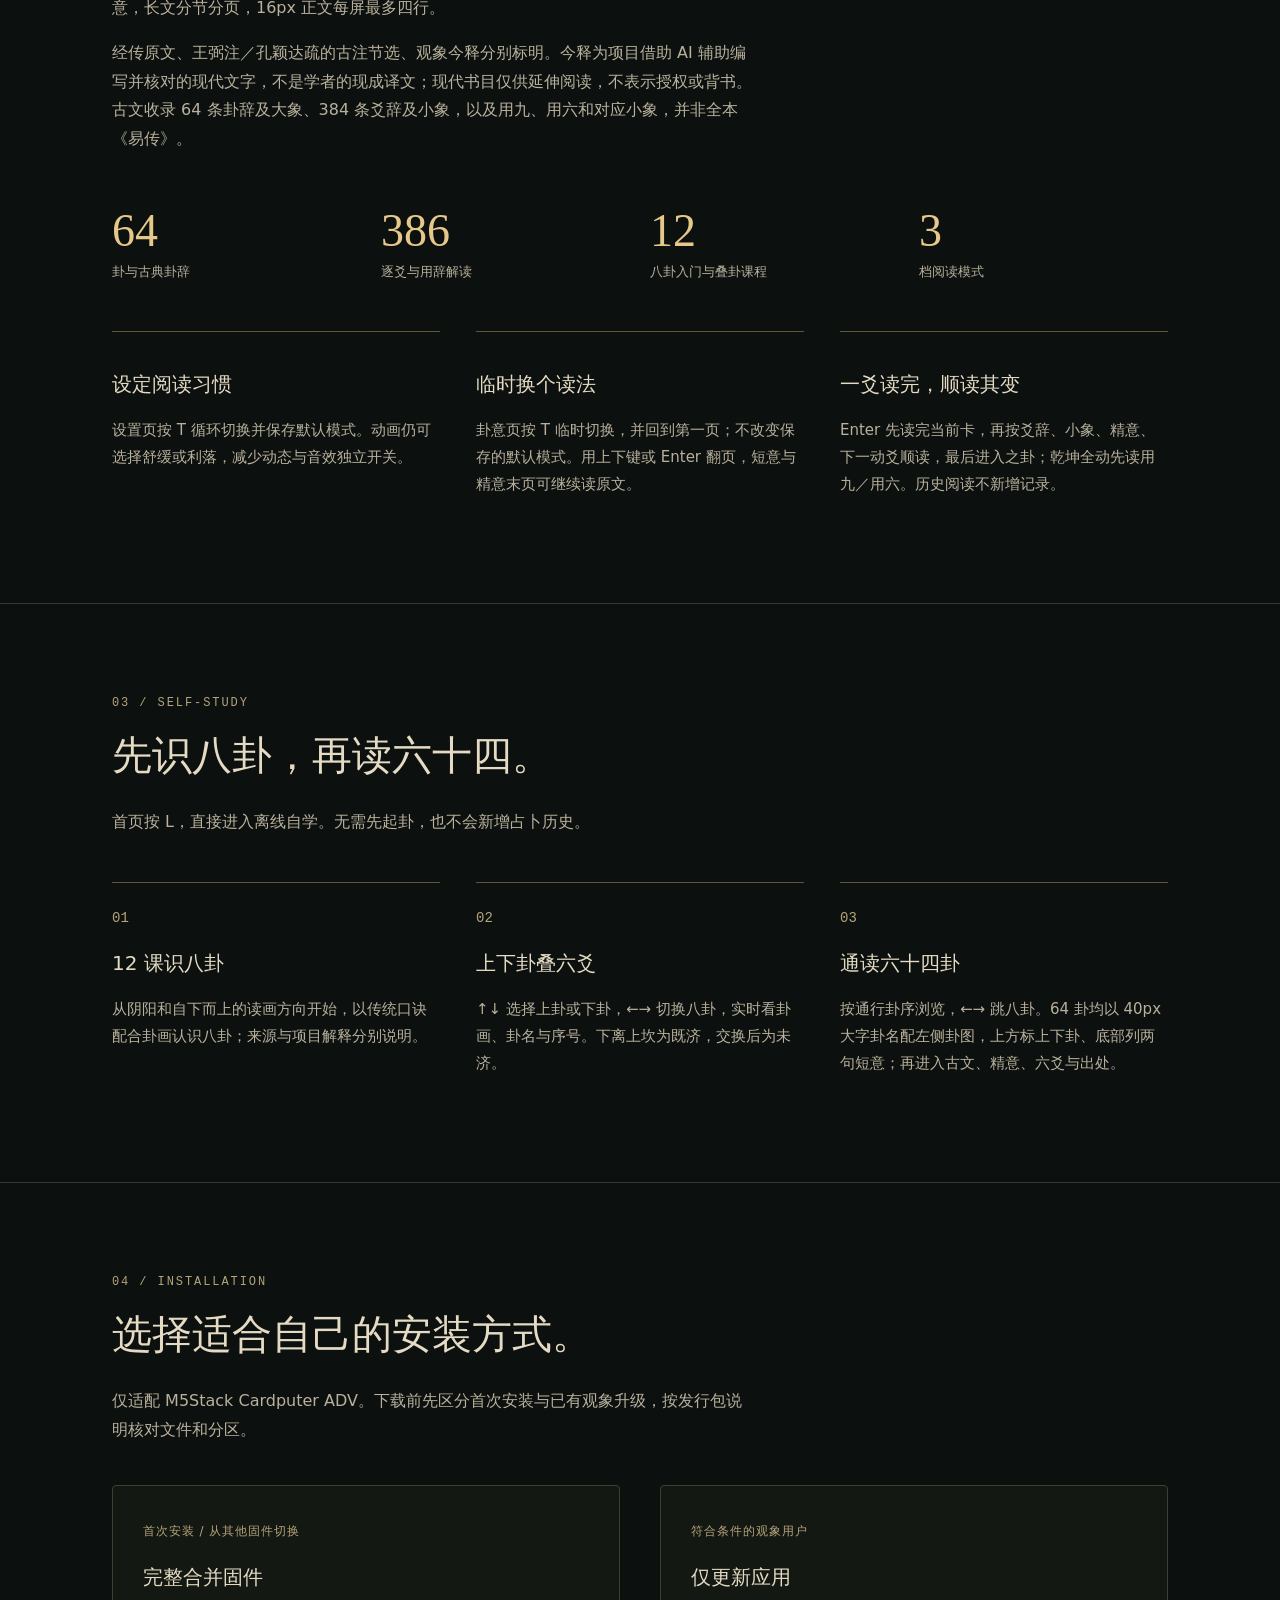
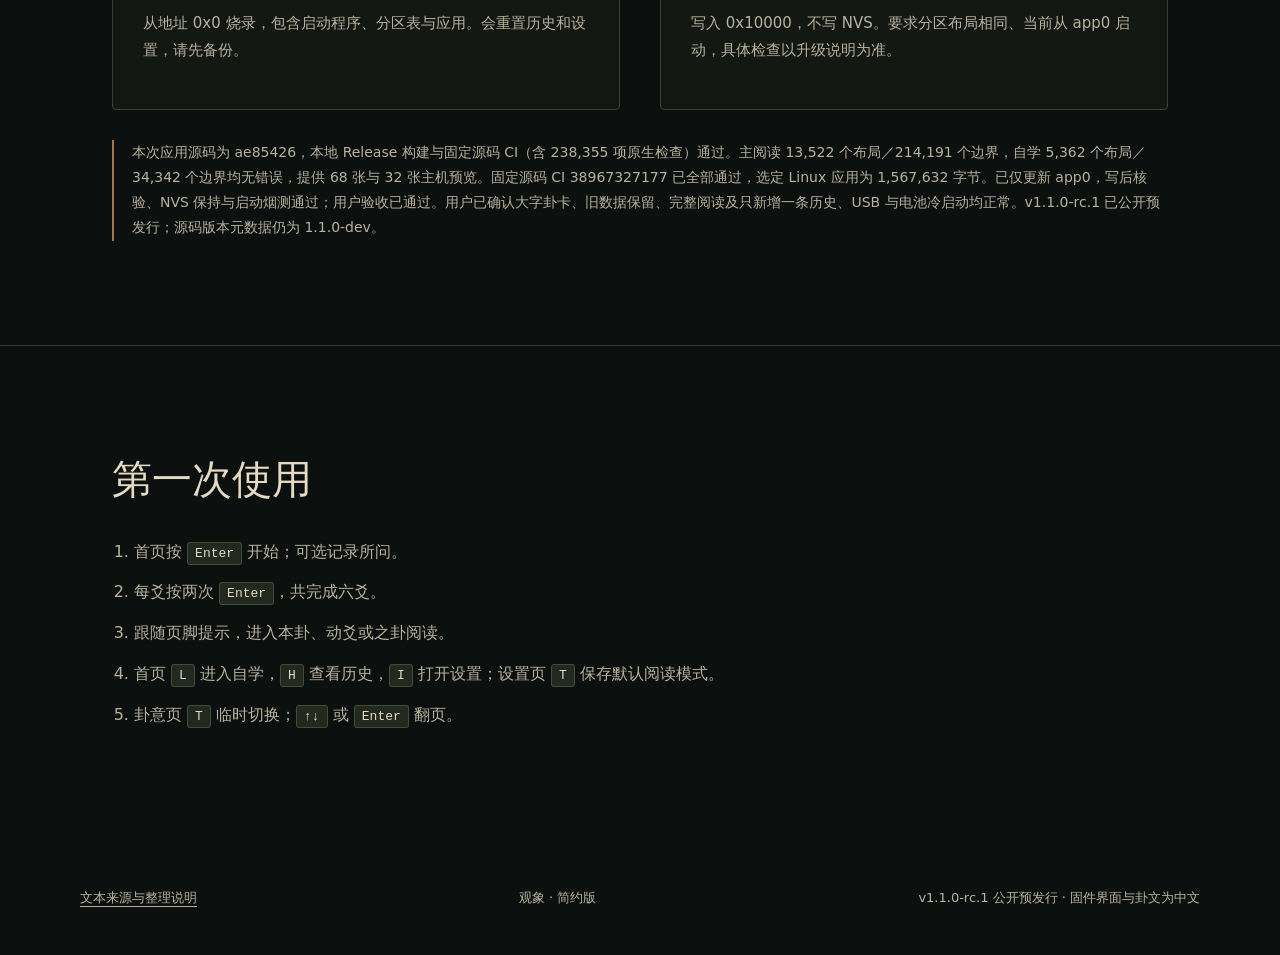
==== commit ed73c029: "release: publish accepted GuanXiang 1.1.0 prerelease" ====
--- a/docs/index.html
+++ b/docs/index.html
@@ -1,10 +1,10 @@
 <!doctype html>
 <html lang="zh-CN"><head><meta charset="utf-8"><meta name="viewport" content="width=device-width,initial-scale=1"><meta name="theme-color" content="#0c100f"><meta name="description" content="面向 M5Stack Cardputer ADV 的离线三币六爻固件：64卦深化精意、386份逐爻解读与12课自学，兼有三币起卦和本机历史。"><title>观象 · 观象而知变</title><link rel="stylesheet" href="styles.css"></head><body>
 <header><nav class="wrap" aria-label="Navigation"><a class="brand" href="#top">观象</a><div class="navlinks"><a class="wide" href="#casting">起卦</a><a class="wide" href="#reading">阅读</a><a class="wide" href="#study">自学</a><a class="wide" href="#install">安装</a><a href="en/" lang="en">EN</a></div></nav></header>
-<main id="top"><section class="hero wrap"><div><div class="eyebrow">GUANXIANG / CARDPUTER ADV</div><h1>观象，<span>而知变。</span></h1><p class="lead">三枚钱币，六爻渐成。读懂一卦，也从头学易：64 卦深化精意、386 份逐爻与用辞解读，从 12 课八卦入门走到六十四卦。</p><div class="actions"><a class="button primary" href="#install">1.1.0 新候选 · 待真机验收</a><a class="button" href="#study">开始了解自学</a></div><p class="meta">全程离线 · 无需 microSD · 中文界面</p></div><div class="ritual" aria-hidden="true"><div class="hexagram"><div class="yao yin"></div><div class="yao"></div><div class="yao yin moving"></div><div class="yao"></div><div class="yao yin"></div><div class="yao"></div></div><div class="ritual-label">三币 · 六爻</div></div></section>
+<main id="top"><section class="hero wrap"><div><div class="eyebrow">GUANXIANG / CARDPUTER ADV</div><h1>观象，<span>而知变。</span></h1><p class="lead">三枚钱币，六爻渐成。读懂一卦，也从头学易：64 卦深化精意、386 份逐爻与用辞解读，从 12 课八卦入门走到六十四卦。</p><div class="actions"><a class="button primary" href="https://github.com/Lyzbn/GuanXiang-Firmware/releases/tag/v1.1.0-rc.1">下载 v1.1.0-rc.1 预发行</a><a class="button" href="#study">开始了解自学</a></div><p class="meta">全程离线 · 无需 microSD · 中文界面</p></div><div class="ritual" aria-hidden="true"><div class="hexagram"><div class="yao yin"></div><div class="yao"></div><div class="yao yin moving"></div><div class="yao"></div><div class="yao yin"></div><div class="yao"></div></div><div class="ritual-label">三币 · 六爻</div></div></section>
 <section class="section" id="casting"><div class="wrap"><div class="intro"><div class="eyebrow">01 / CASTING</div><h2>两次按下，一爻成象。</h2><p>第一次旋币，第二次起抛。三枚币各自落定，六爻自下而上形成；每一步都留有看清变化的时间。</p></div><div class="grid"><article class="feature"><span class="number">01</span><h3>起转</h3><p>按下 Enter，三枚钱币开始旋转。</p></article><article class="feature"><span class="number">02</span><h3>起抛</h3><p>再次按下 Enter，等待三枚钱币分别落定。</p></article><article class="feature"><span class="number">03</span><h3>观变</h3><p>重复六爻后，查看本卦、动爻与之卦。</p></article></div></div></section>
 <section class="section" id="reading"><div class="wrap"><div class="intro"><div class="eyebrow">02 / READING</div><h2>三档阅读，由简入深。</h2><p>64 卦的本卦和之卦均可选择短意、精意和古文。默认每卦两行四字短意；精意按卦势、义理、处事、辨误四节展开，古文显示完整卦辞。384 爻及用九、用六分别提供释义与精意，长文分节分页，16px 正文每屏最多四行。</p><p>经传原文、王弼注／孔颖达疏的古注节选、观象今释分别标明。今释为项目借助 AI 辅助编写并核对的现代文字，不是学者的现成译文；现代书目仅供延伸阅读，不表示授权或背书。古文收录 64 条卦辞及大象、384 条爻辞及小象，以及用九、用六和对应小象，并非全本《易传》。</p></div><div class="facts"><div class="fact"><strong>64</strong><span>卦与古典卦辞</span></div><div class="fact"><strong>386</strong><span>逐爻与用辞解读</span></div><div class="fact"><strong>12</strong><span>八卦入门与叠卦课程</span></div><div class="fact"><strong>3</strong><span>档阅读模式</span></div></div><div class="grid"><article class="feature"><h3>设定阅读习惯</h3><p>设置页按 T 循环切换并保存默认模式。动画仍可选择舒缓或利落，减少动态与音效独立开关。</p></article><article class="feature"><h3>临时换个读法</h3><p>卦意页按 T 临时切换，并回到第一页；不改变保存的默认模式。用上下键或 Enter 翻页，短意与精意末页可继续读原文。</p></article><article class="feature"><h3>一爻读完，顺读其变</h3><p>Enter 先读完当前卡，再按爻辞、小象、精意、下一动爻顺读，最后进入之卦；乾坤全动先读用九／用六。历史阅读不新增记录。</p></article></div></div></section>
-<section class="section" id="study"><div class="wrap"><div class="intro"><div class="eyebrow">03 / SELF-STUDY</div><h2>先识八卦，再读六十四。</h2><p>首页按 L，直接进入离线自学。无需先起卦，也不会新增占卜历史。</p></div><div class="grid"><article class="feature"><span class="number">01</span><h3>12 课识八卦</h3><p>从阴阳和自下而上的读画方向开始，以传统口诀配合卦画认识八卦；来源与项目解释分别说明。</p></article><article class="feature"><span class="number">02</span><h3>上下卦叠六爻</h3><p>↑↓ 选择上卦或下卦，←→ 切换八卦，实时看卦画、卦名与序号。下离上坎为既济，交换后为未济。</p></article><article class="feature"><span class="number">03</span><h3>通读六十四卦</h3><p>按通行卦序浏览，←→ 跳八卦。进入后读卦辞、大象、精意、六爻与出处；返回保留原目录或组合位置。</p></article></div></div></section>
-<section class="section" id="install"><div class="wrap"><div class="intro"><div class="eyebrow">04 / INSTALLATION</div><h2>选择适合自己的安装方式。</h2><p>仅适配 M5Stack Cardputer ADV。下载前先区分首次安装与已有观象升级，按发行包说明核对文件和分区。</p></div><div class="install"><article class="card"><span class="tag">首次安装 / 从其他固件切换</span><h3>完整合并固件</h3><p>从地址 0x0 烧录，包含启动程序、分区表与应用。会重置历史和设置，请先备份。</p></article><article class="card"><span class="tag">符合条件的观象用户</span><h3>仅更新应用</h3><p>写入 0x10000，不写 NVS。要求分区布局相同、当前从 app0 启动，具体检查以升级说明为准。</p></article></div><p class="notice">本次应用源码为 38f2db6，本地 Release／Debug 构建与 238,355 项原生检查通过。主阅读 13,522 个布局／214,191 个边界，自学 5,359 个布局／34,070 个边界均无错误，提供 68 张与 29 张主机预览。固定源码 CI 38964682642 已全部通过，选定 Linux 应用为 1,567,440 字节。已仅写设备应用区，写后摘要匹配，NVS 全部 20,480 字节保持一致。启动烟测通过，用户对新增阅读与自学的验收进行中，尚未收到验收结果；旧草稿记录不代表本次验收。配套材料正在更新，固件尚未正式发布或开放下载。</p></div></section>
+<section class="section" id="study"><div class="wrap"><div class="intro"><div class="eyebrow">03 / SELF-STUDY</div><h2>先识八卦，再读六十四。</h2><p>首页按 L，直接进入离线自学。无需先起卦，也不会新增占卜历史。</p></div><div class="grid"><article class="feature"><span class="number">01</span><h3>12 课识八卦</h3><p>从阴阳和自下而上的读画方向开始，以传统口诀配合卦画认识八卦；来源与项目解释分别说明。</p></article><article class="feature"><span class="number">02</span><h3>上下卦叠六爻</h3><p>↑↓ 选择上卦或下卦，←→ 切换八卦，实时看卦画、卦名与序号。下离上坎为既济，交换后为未济。</p></article><article class="feature"><span class="number">03</span><h3>通读六十四卦</h3><p>按通行卦序浏览，←→ 跳八卦。64 卦均以 40px 大字卦名配左侧卦图，上方标上下卦、底部列两句短意；再进入古文、精意、六爻与出处。</p></article></div></div></section>
+<section class="section" id="install"><div class="wrap"><div class="intro"><div class="eyebrow">04 / INSTALLATION</div><h2>选择适合自己的安装方式。</h2><p>仅适配 M5Stack Cardputer ADV。下载前先区分首次安装与已有观象升级，按发行包说明核对文件和分区。</p></div><div class="install"><article class="card"><span class="tag">首次安装 / 从其他固件切换</span><h3>完整合并固件</h3><p>从地址 0x0 烧录，包含启动程序、分区表与应用。会重置历史和设置，请先备份。</p></article><article class="card"><span class="tag">符合条件的观象用户</span><h3>仅更新应用</h3><p>写入 0x10000，不写 NVS。要求分区布局相同、当前从 app0 启动，具体检查以升级说明为准。</p></article></div><p class="notice">本次应用源码为 ae85426，本地 Release 构建与固定源码 CI（含 238,355 项原生检查）通过。主阅读 13,522 个布局／214,191 个边界，自学 5,362 个布局／34,342 个边界均无错误，提供 68 张与 32 张主机预览。固定源码 CI 38967327177 已全部通过，选定 Linux 应用为 1,567,632 字节。已仅更新 app0，写后核验、NVS 保持与启动烟测通过；用户验收已通过。用户已确认大字卦卡、旧数据保留、完整阅读及只新增一条历史、USB 与电池冷启动均正常。v1.1.0-rc.1 已公开预发行；源码版本元数据仍为 1.1.0-dev。</p></div></section>
 <section class="section"><div class="wrap"><h2>第一次使用</h2><ol><li>首页按 <kbd>Enter</kbd> 开始；可选记录所问。</li><li>每爻按两次 <kbd>Enter</kbd>，共完成六爻。</li><li>跟随页脚提示，进入本卦、动爻或之卦阅读。</li><li>首页 <kbd>L</kbd> 进入自学，<kbd>H</kbd> 查看历史，<kbd>I</kbd> 打开设置；设置页 <kbd>T</kbd> 保存默认阅读模式。</li><li>卦意页 <kbd>T</kbd> 临时切换；<kbd>↑↓</kbd> 或 <kbd>Enter</kbd> 翻页。</li></ol></div></section></main>
-<footer class="footer wrap"><div class="footer-inner"><p><a href="https://github.com/Lyzbn/GuanXiang-Firmware/blob/main/TEXT_SOURCES.md">文本来源与整理说明</a></p><p>观象 · 简约版</p><p>1.1.0 候选页面 · 固件界面与卦文为中文</p></div></footer></body></html>
+<footer class="footer wrap"><div class="footer-inner"><p><a href="https://github.com/Lyzbn/GuanXiang-Firmware/blob/main/TEXT_SOURCES.md">文本来源与整理说明</a></p><p>观象 · 简约版</p><p>v1.1.0-rc.1 公开预发行 · 固件界面与卦文为中文</p></div></footer></body></html>
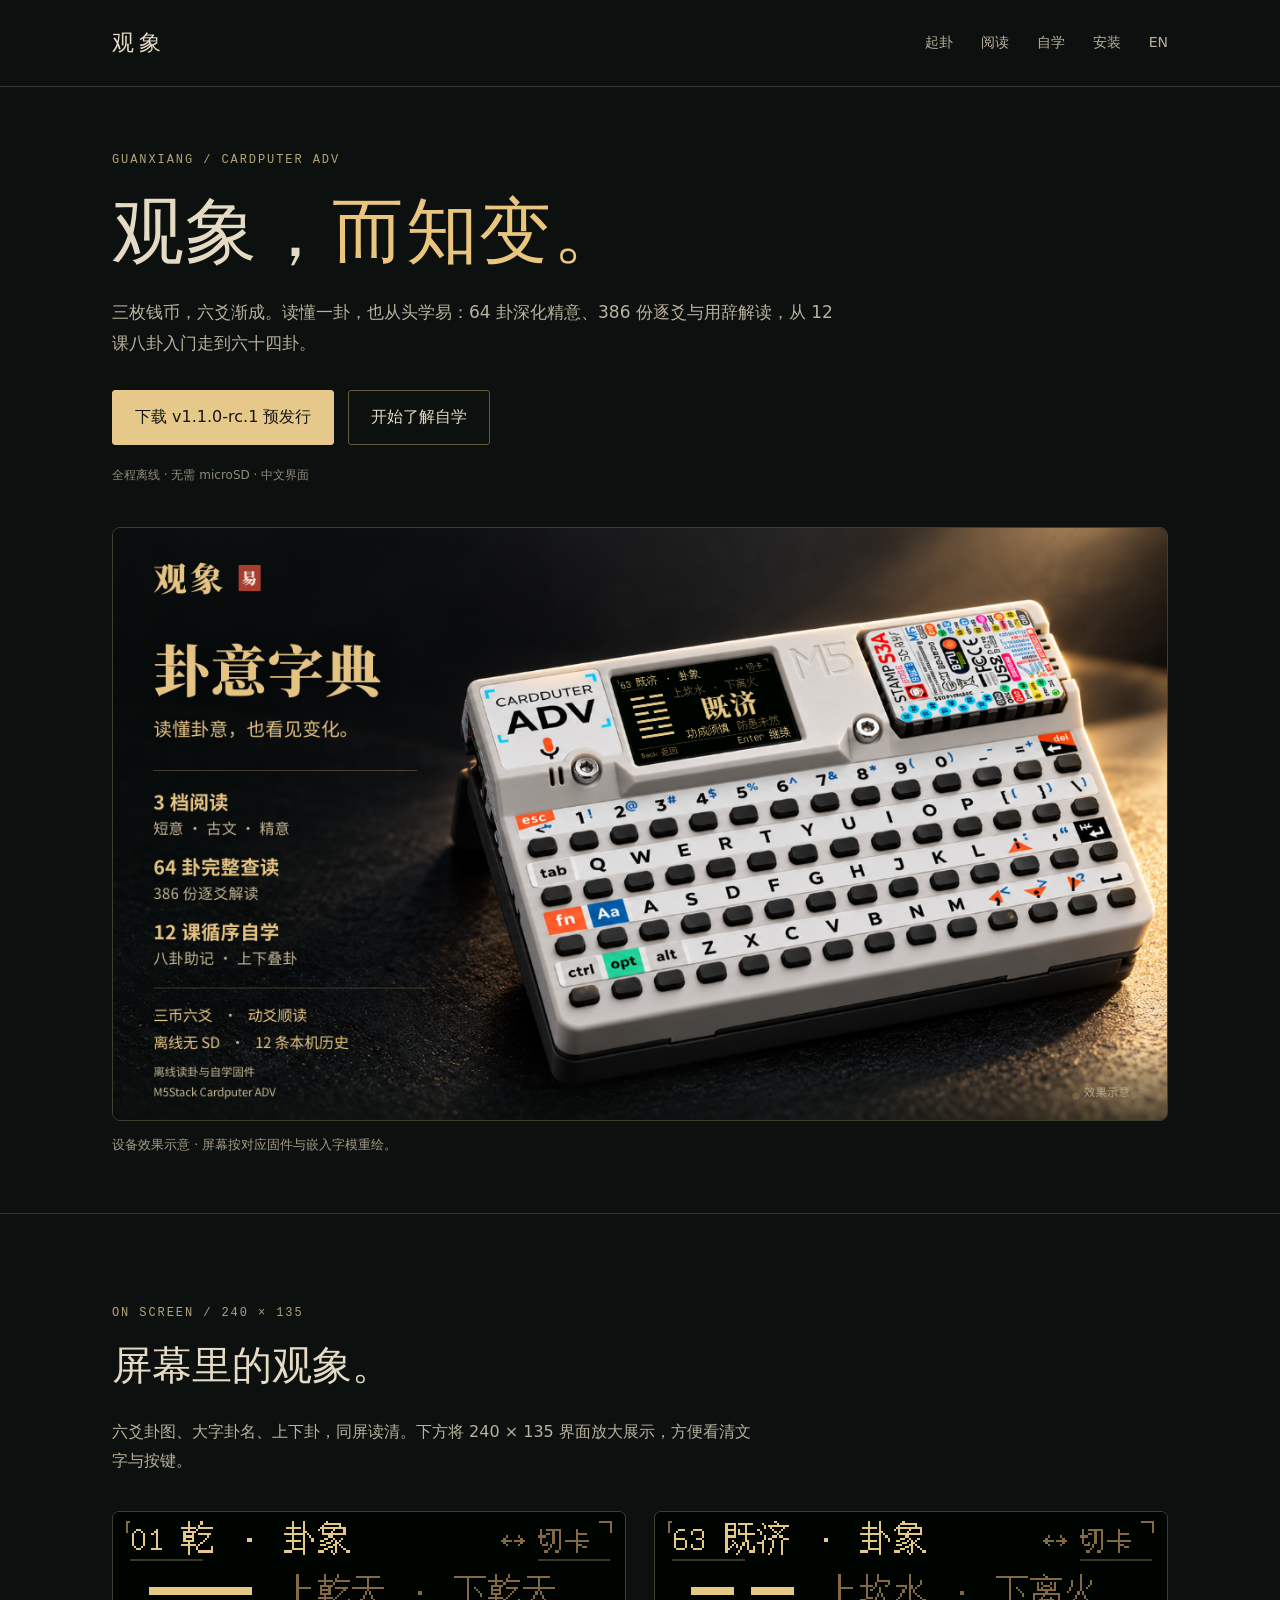
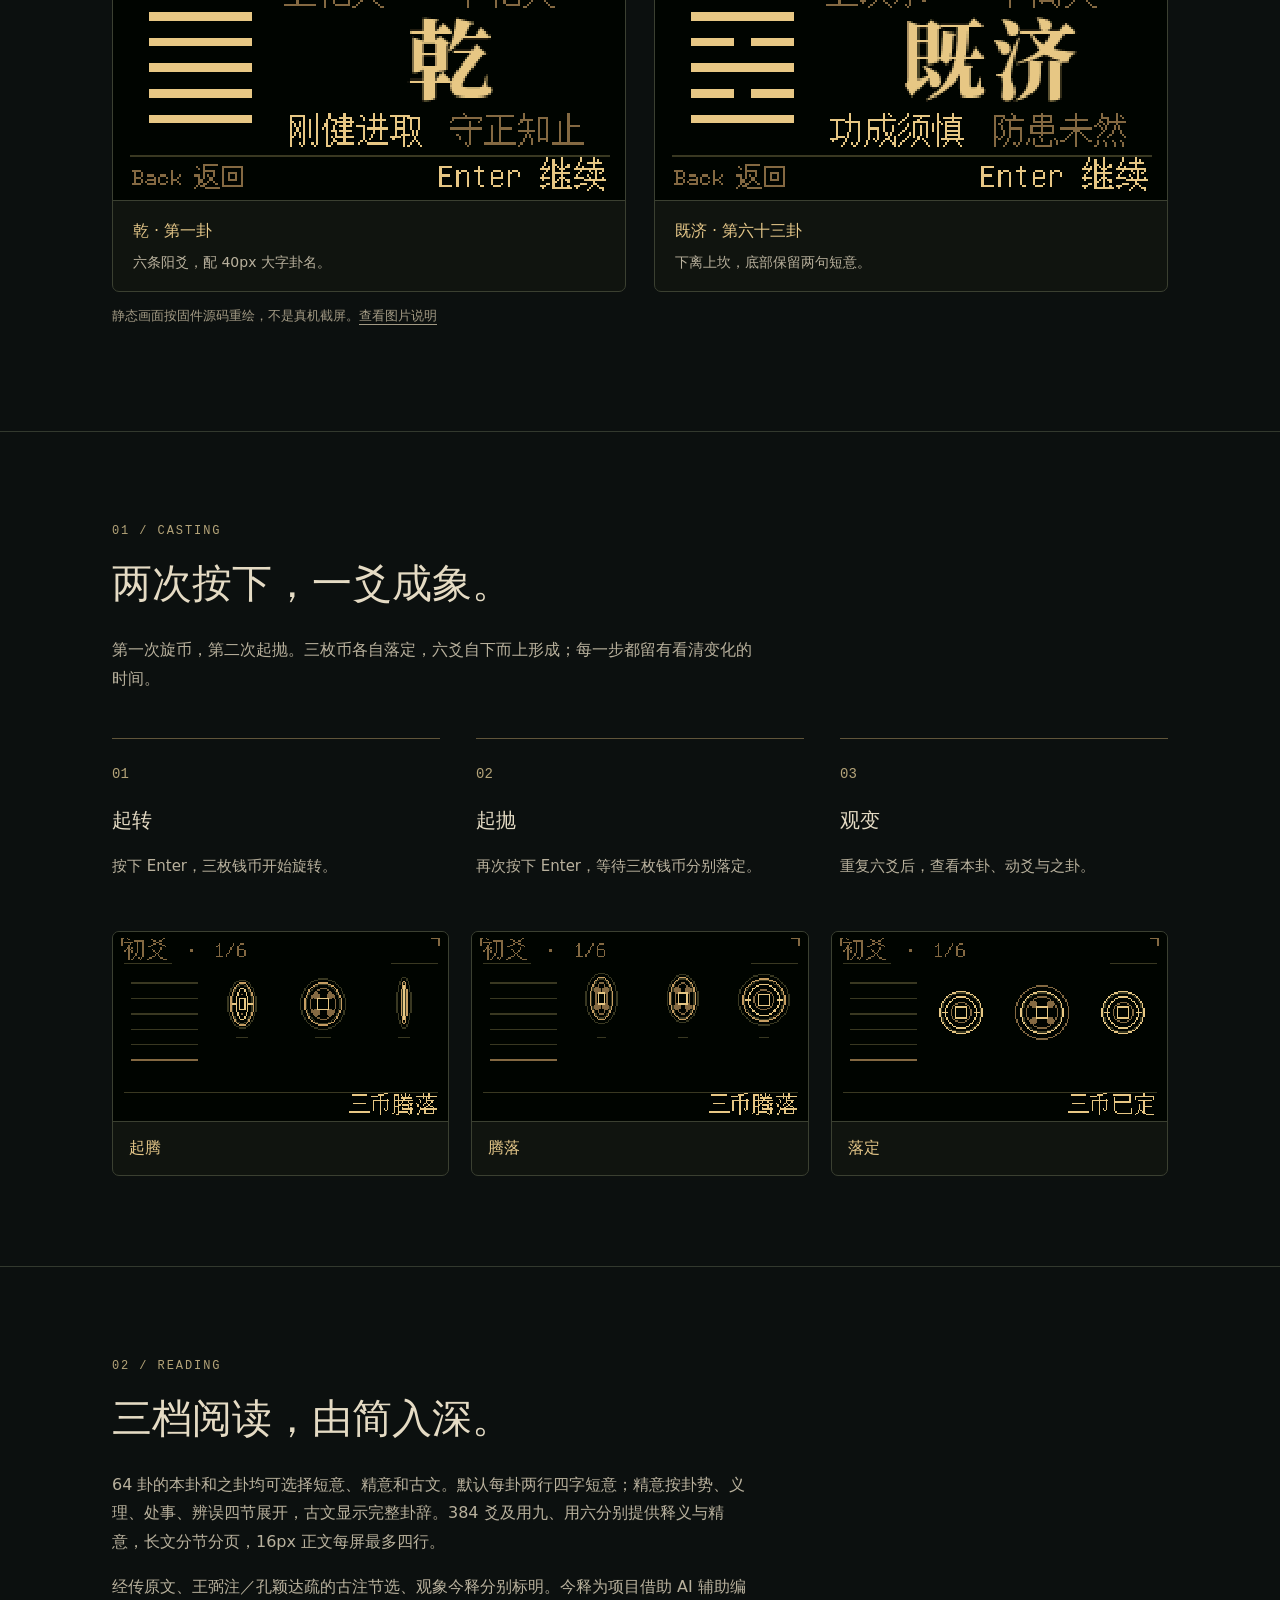
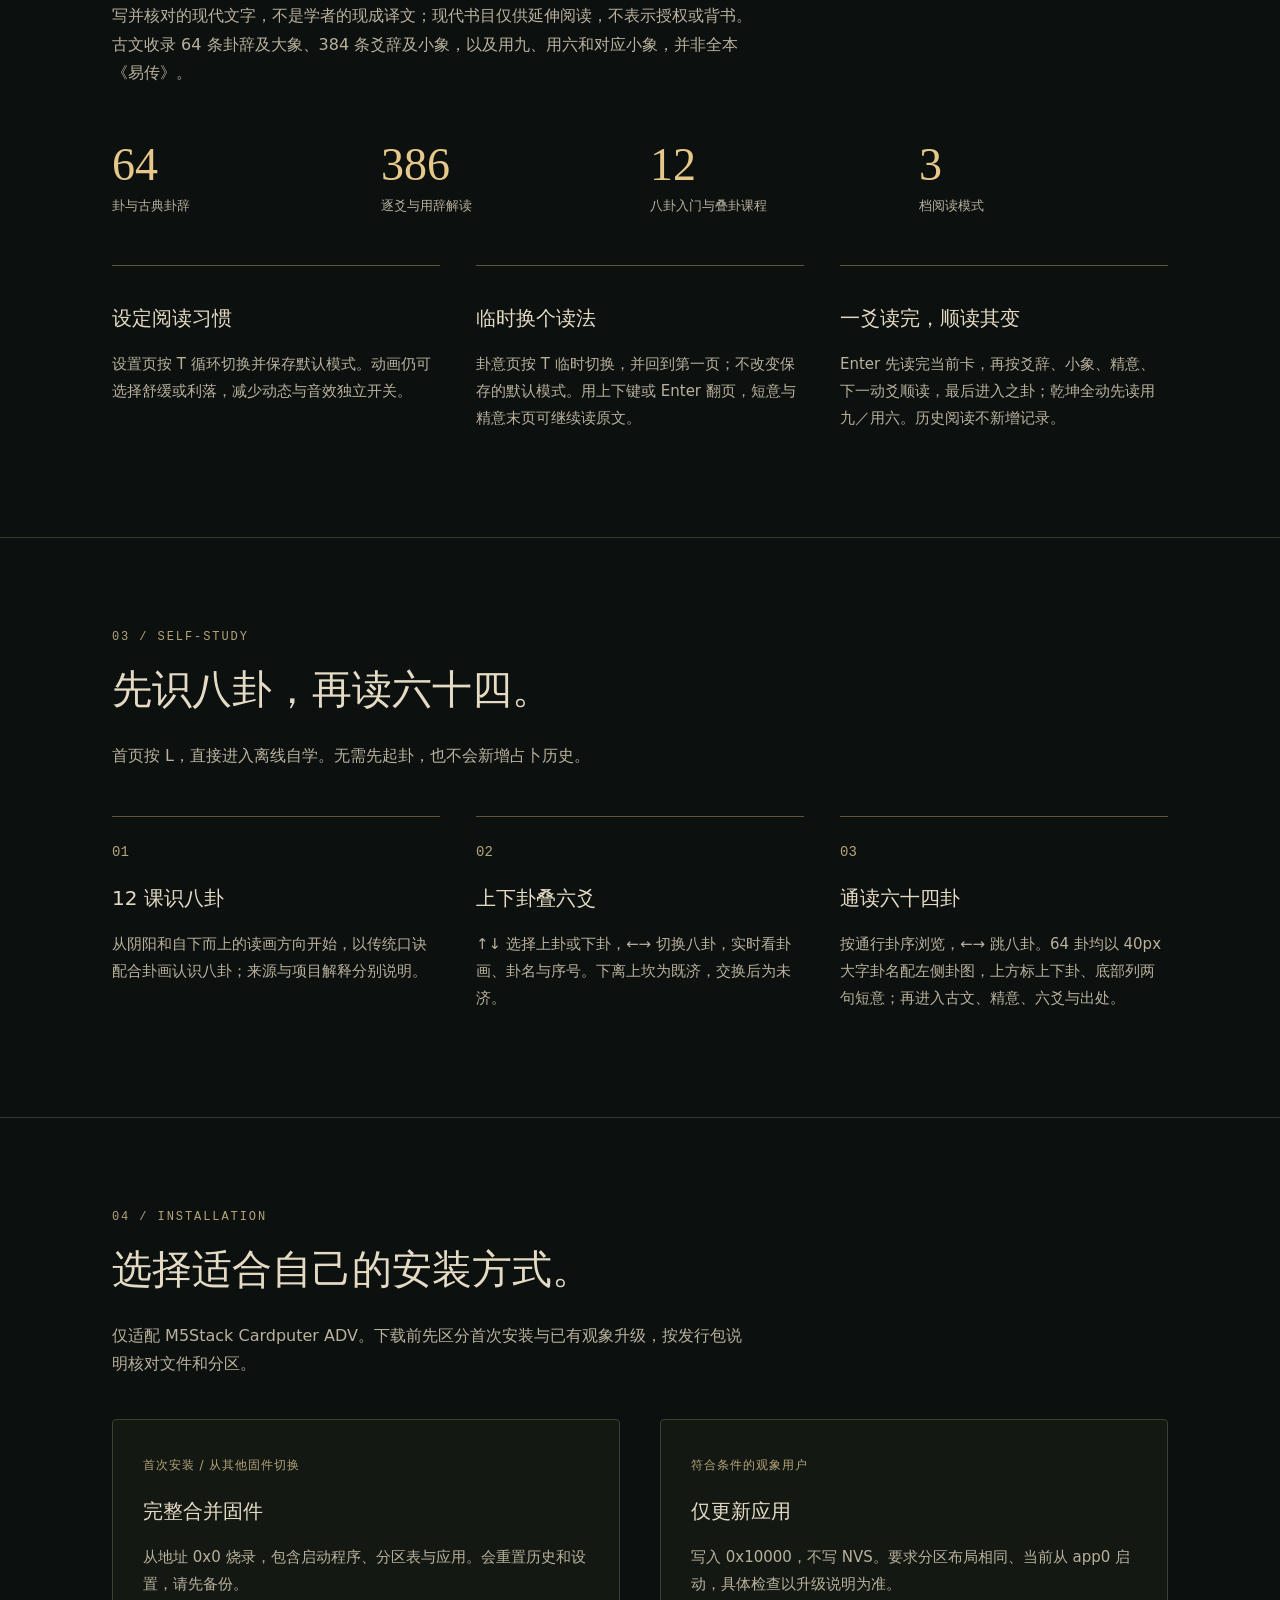
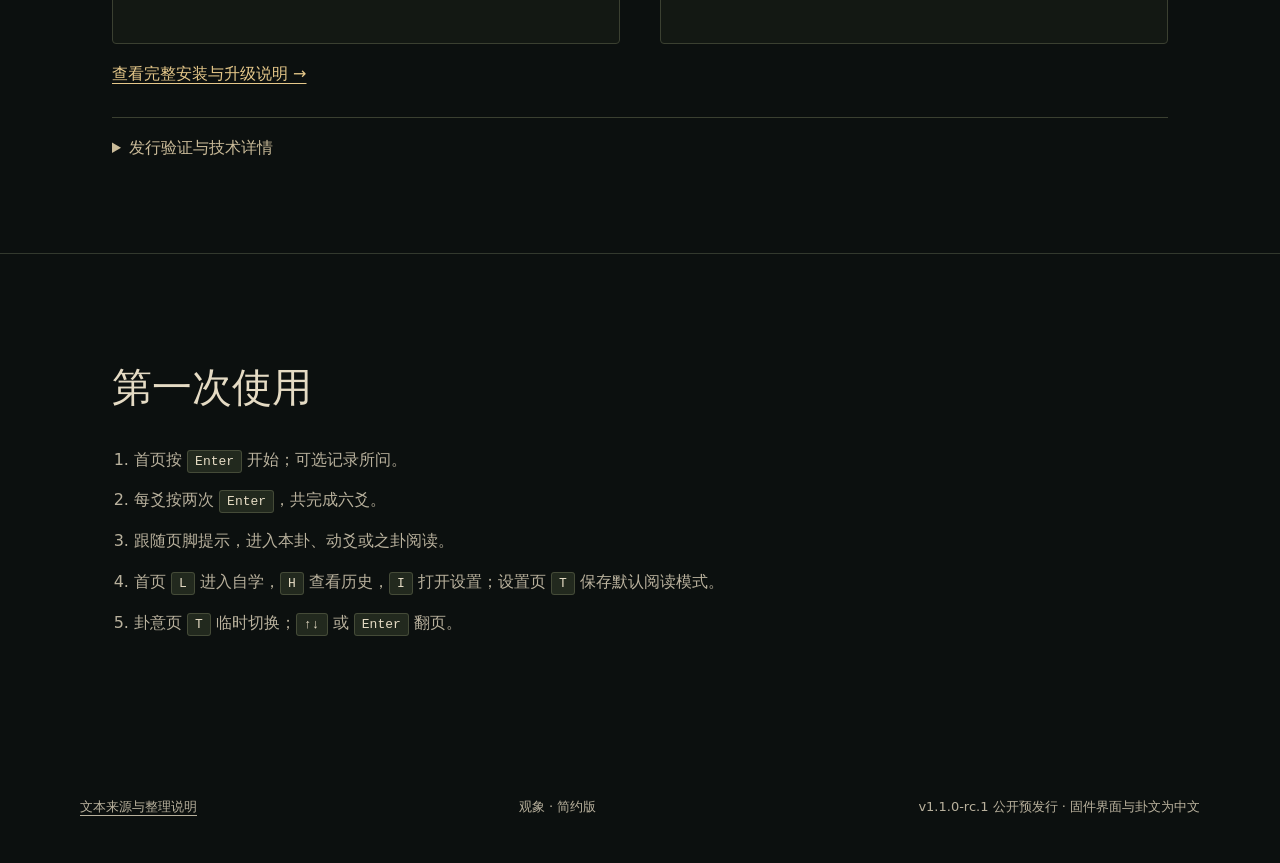
==== commit fe9c361e: "docs: show device and firmware previews on product pages" ====
--- a/docs/index.html
+++ b/docs/index.html
@@ -1,10 +1,11 @@
 <!doctype html>
 <html lang="zh-CN"><head><meta charset="utf-8"><meta name="viewport" content="width=device-width,initial-scale=1"><meta name="theme-color" content="#0c100f"><meta name="description" content="面向 M5Stack Cardputer ADV 的离线三币六爻固件：64卦深化精意、386份逐爻解读与12课自学，兼有三币起卦和本机历史。"><title>观象 · 观象而知变</title><link rel="stylesheet" href="styles.css"></head><body>
 <header><nav class="wrap" aria-label="Navigation"><a class="brand" href="#top">观象</a><div class="navlinks"><a class="wide" href="#casting">起卦</a><a class="wide" href="#reading">阅读</a><a class="wide" href="#study">自学</a><a class="wide" href="#install">安装</a><a href="en/" lang="en">EN</a></div></nav></header>
-<main id="top"><section class="hero wrap"><div><div class="eyebrow">GUANXIANG / CARDPUTER ADV</div><h1>观象，<span>而知变。</span></h1><p class="lead">三枚钱币，六爻渐成。读懂一卦，也从头学易：64 卦深化精意、386 份逐爻与用辞解读，从 12 课八卦入门走到六十四卦。</p><div class="actions"><a class="button primary" href="https://github.com/Lyzbn/GuanXiang-Firmware/releases/tag/v1.1.0-rc.1">下载 v1.1.0-rc.1 预发行</a><a class="button" href="#study">开始了解自学</a></div><p class="meta">全程离线 · 无需 microSD · 中文界面</p></div><div class="ritual" aria-hidden="true"><div class="hexagram"><div class="yao yin"></div><div class="yao"></div><div class="yao yin moving"></div><div class="yao"></div><div class="yao yin"></div><div class="yao"></div></div><div class="ritual-label">三币 · 六爻</div></div></section>
-<section class="section" id="casting"><div class="wrap"><div class="intro"><div class="eyebrow">01 / CASTING</div><h2>两次按下，一爻成象。</h2><p>第一次旋币，第二次起抛。三枚币各自落定，六爻自下而上形成；每一步都留有看清变化的时间。</p></div><div class="grid"><article class="feature"><span class="number">01</span><h3>起转</h3><p>按下 Enter，三枚钱币开始旋转。</p></article><article class="feature"><span class="number">02</span><h3>起抛</h3><p>再次按下 Enter，等待三枚钱币分别落定。</p></article><article class="feature"><span class="number">03</span><h3>观变</h3><p>重复六爻后，查看本卦、动爻与之卦。</p></article></div></div></section>
+<main id="top"><section class="hero wrap"><div><div class="eyebrow">GUANXIANG / CARDPUTER ADV</div><h1>观象，<span>而知变。</span></h1><p class="lead">三枚钱币，六爻渐成。读懂一卦，也从头学易：64 卦深化精意、386 份逐爻与用辞解读，从 12 课八卦入门走到六十四卦。</p><div class="actions"><a class="button primary" href="https://github.com/Lyzbn/GuanXiang-Firmware/releases/tag/v1.1.0-rc.1">下载 v1.1.0-rc.1 预发行</a><a class="button" href="#study">开始了解自学</a></div><p class="meta">全程离线 · 无需 microSD · 中文界面</p></div><figure class="device-preview"><picture><source media="(max-width: 600px)" srcset="media/device-portrait.png" width="1080" height="1440"><img src="media/device-overview.png" width="1200" height="675" alt="Cardputer ADV 设备效果示意，屏幕为观象既济大字卦卡" fetchpriority="high"></picture><figcaption>设备效果示意 · 屏幕按对应固件与嵌入字模重绘。</figcaption></figure></section>
+<section class="section" id="preview"><div class="wrap"><div class="intro"><div class="eyebrow">ON SCREEN / 240 × 135</div><h2>屏幕里的观象。</h2><p>六爻卦图、大字卦名、上下卦，同屏读清。下方将 240 × 135 界面放大展示，方便看清文字与按键。</p></div><div class="screen-grid"><figure class="screen-card"><img src="media/qian-native.png" width="240" height="135" alt="乾 · 第一卦" loading="lazy"><figcaption><strong>乾 · 第一卦</strong><span>六条阳爻，配 40px 大字卦名。</span></figcaption></figure><figure class="screen-card"><img src="media/jiji-native.png" width="240" height="135" alt="既济 · 第六十三卦" loading="lazy"><figcaption><strong>既济 · 第六十三卦</strong><span>下离上坎，底部保留两句短意。</span></figcaption></figure></div><p class="media-note">静态画面按固件源码重绘，不是真机截屏。<a href="https://github.com/Lyzbn/GuanXiang-Firmware/blob/main/docs/media/README.md">查看图片说明</a></p></div></section>
+<section class="section" id="casting"><div class="wrap"><div class="intro"><div class="eyebrow">01 / CASTING</div><h2>两次按下，一爻成象。</h2><p>第一次旋币，第二次起抛。三枚币各自落定，六爻自下而上形成；每一步都留有看清变化的时间。</p></div><div class="grid"><article class="feature"><span class="number">01</span><h3>起转</h3><p>按下 Enter，三枚钱币开始旋转。</p></article><article class="feature"><span class="number">02</span><h3>起抛</h3><p>再次按下 Enter，等待三枚钱币分别落定。</p></article><article class="feature"><span class="number">03</span><h3>观变</h3><p>重复六爻后，查看本卦、动爻与之卦。</p></article></div><div class="screen-grid coin-grid"><figure class="screen-card"><img src="media/42-coin-rise-native.png" width="240" height="135" alt="三币：起腾" loading="lazy"><figcaption><strong>起腾</strong></figcaption></figure><figure class="screen-card"><img src="media/43-coin-apex-native.png" width="240" height="135" alt="三币：腾落" loading="lazy"><figcaption><strong>腾落</strong></figcaption></figure><figure class="screen-card"><img src="media/48-coin-settled-native.png" width="240" height="135" alt="三币：落定" loading="lazy"><figcaption><strong>落定</strong></figcaption></figure></div></div></section>
 <section class="section" id="reading"><div class="wrap"><div class="intro"><div class="eyebrow">02 / READING</div><h2>三档阅读，由简入深。</h2><p>64 卦的本卦和之卦均可选择短意、精意和古文。默认每卦两行四字短意；精意按卦势、义理、处事、辨误四节展开，古文显示完整卦辞。384 爻及用九、用六分别提供释义与精意，长文分节分页，16px 正文每屏最多四行。</p><p>经传原文、王弼注／孔颖达疏的古注节选、观象今释分别标明。今释为项目借助 AI 辅助编写并核对的现代文字，不是学者的现成译文；现代书目仅供延伸阅读，不表示授权或背书。古文收录 64 条卦辞及大象、384 条爻辞及小象，以及用九、用六和对应小象，并非全本《易传》。</p></div><div class="facts"><div class="fact"><strong>64</strong><span>卦与古典卦辞</span></div><div class="fact"><strong>386</strong><span>逐爻与用辞解读</span></div><div class="fact"><strong>12</strong><span>八卦入门与叠卦课程</span></div><div class="fact"><strong>3</strong><span>档阅读模式</span></div></div><div class="grid"><article class="feature"><h3>设定阅读习惯</h3><p>设置页按 T 循环切换并保存默认模式。动画仍可选择舒缓或利落，减少动态与音效独立开关。</p></article><article class="feature"><h3>临时换个读法</h3><p>卦意页按 T 临时切换，并回到第一页；不改变保存的默认模式。用上下键或 Enter 翻页，短意与精意末页可继续读原文。</p></article><article class="feature"><h3>一爻读完，顺读其变</h3><p>Enter 先读完当前卡，再按爻辞、小象、精意、下一动爻顺读，最后进入之卦；乾坤全动先读用九／用六。历史阅读不新增记录。</p></article></div></div></section>
 <section class="section" id="study"><div class="wrap"><div class="intro"><div class="eyebrow">03 / SELF-STUDY</div><h2>先识八卦，再读六十四。</h2><p>首页按 L，直接进入离线自学。无需先起卦，也不会新增占卜历史。</p></div><div class="grid"><article class="feature"><span class="number">01</span><h3>12 课识八卦</h3><p>从阴阳和自下而上的读画方向开始，以传统口诀配合卦画认识八卦；来源与项目解释分别说明。</p></article><article class="feature"><span class="number">02</span><h3>上下卦叠六爻</h3><p>↑↓ 选择上卦或下卦，←→ 切换八卦，实时看卦画、卦名与序号。下离上坎为既济，交换后为未济。</p></article><article class="feature"><span class="number">03</span><h3>通读六十四卦</h3><p>按通行卦序浏览，←→ 跳八卦。64 卦均以 40px 大字卦名配左侧卦图，上方标上下卦、底部列两句短意；再进入古文、精意、六爻与出处。</p></article></div></div></section>
-<section class="section" id="install"><div class="wrap"><div class="intro"><div class="eyebrow">04 / INSTALLATION</div><h2>选择适合自己的安装方式。</h2><p>仅适配 M5Stack Cardputer ADV。下载前先区分首次安装与已有观象升级，按发行包说明核对文件和分区。</p></div><div class="install"><article class="card"><span class="tag">首次安装 / 从其他固件切换</span><h3>完整合并固件</h3><p>从地址 0x0 烧录，包含启动程序、分区表与应用。会重置历史和设置，请先备份。</p></article><article class="card"><span class="tag">符合条件的观象用户</span><h3>仅更新应用</h3><p>写入 0x10000，不写 NVS。要求分区布局相同、当前从 app0 启动，具体检查以升级说明为准。</p></article></div><p class="notice">本次应用源码为 ae85426，本地 Release 构建与固定源码 CI（含 238,355 项原生检查）通过。主阅读 13,522 个布局／214,191 个边界，自学 5,362 个布局／34,342 个边界均无错误，提供 68 张与 32 张主机预览。固定源码 CI 38967327177 已全部通过，选定 Linux 应用为 1,567,632 字节。已仅更新 app0，写后核验、NVS 保持与启动烟测通过；用户验收已通过。用户已确认大字卦卡、旧数据保留、完整阅读及只新增一条历史、USB 与电池冷启动均正常。v1.1.0-rc.1 已公开预发行；源码版本元数据仍为 1.1.0-dev。</p></div></section>
+<section class="section" id="install"><div class="wrap"><div class="intro"><div class="eyebrow">04 / INSTALLATION</div><h2>选择适合自己的安装方式。</h2><p>仅适配 M5Stack Cardputer ADV。下载前先区分首次安装与已有观象升级，按发行包说明核对文件和分区。</p></div><div class="install"><article class="card"><span class="tag">首次安装 / 从其他固件切换</span><h3>完整合并固件</h3><p>从地址 0x0 烧录，包含启动程序、分区表与应用。会重置历史和设置，请先备份。</p></article><article class="card"><span class="tag">符合条件的观象用户</span><h3>仅更新应用</h3><p>写入 0x10000，不写 NVS。要求分区布局相同、当前从 app0 启动，具体检查以升级说明为准。</p></article></div><p><a class="text-link" href="https://github.com/Lyzbn/GuanXiang-Firmware/blob/main/INSTALL.md">查看完整安装与升级说明 →</a></p><details class="validation"><summary>发行验证与技术详情</summary><p class="notice">本次应用源码为 ae85426，本地 Release 构建与固定源码 CI（含 238,355 项原生检查）通过。主阅读 13,522 个布局／214,191 个边界，自学 5,362 个布局／34,342 个边界均无错误，提供 68 张与 32 张主机预览。固定源码 CI 38967327177 已全部通过，选定 Linux 应用为 1,567,632 字节。已仅更新 app0，写后核验、NVS 保持与启动烟测通过；用户验收已通过。用户已确认大字卦卡、旧数据保留、完整阅读及只新增一条历史、USB 与电池冷启动均正常。v1.1.0-rc.1 已公开预发行；源码版本元数据仍为 1.1.0-dev。</p></details></div></section>
 <section class="section"><div class="wrap"><h2>第一次使用</h2><ol><li>首页按 <kbd>Enter</kbd> 开始；可选记录所问。</li><li>每爻按两次 <kbd>Enter</kbd>，共完成六爻。</li><li>跟随页脚提示，进入本卦、动爻或之卦阅读。</li><li>首页 <kbd>L</kbd> 进入自学，<kbd>H</kbd> 查看历史，<kbd>I</kbd> 打开设置；设置页 <kbd>T</kbd> 保存默认阅读模式。</li><li>卦意页 <kbd>T</kbd> 临时切换；<kbd>↑↓</kbd> 或 <kbd>Enter</kbd> 翻页。</li></ol></div></section></main>
 <footer class="footer wrap"><div class="footer-inner"><p><a href="https://github.com/Lyzbn/GuanXiang-Firmware/blob/main/TEXT_SOURCES.md">文本来源与整理说明</a></p><p>观象 · 简约版</p><p>v1.1.0-rc.1 公开预发行 · 固件界面与卦文为中文</p></div></footer></body></html>
--- a/docs/styles.css
+++ b/docs/styles.css
@@ -1 +1,13 @@
-*{box-sizing:border-box}html{scroll-behavior:smooth}body{margin:0;background:#0c100f;color:#e5dbc4;font:16px/1.8 system-ui,-apple-system,"PingFang SC","Microsoft YaHei",sans-serif}a{color:inherit;text-underline-offset:4px}a:focus-visible,button:focus-visible{outline:2px solid #f0d794;outline-offset:6px}.wrap{max-width:1120px;margin:auto;padding:0 32px}header{border-bottom:1px solid #33392e}nav{min-height:86px;display:flex;align-items:center;justify-content:space-between;gap:20px}.brand{text-decoration:none;letter-spacing:.22em;font-size:22px}.navlinks{display:flex;gap:28px;font-size:14px}.navlinks a{text-decoration:none;color:#b9b19d}.hero{min-height:690px;display:grid;grid-template-columns:1.3fr 1fr;align-items:center;gap:70px;padding-top:90px;padding-bottom:100px}.eyebrow{font:12px/1.5 ui-monospace,monospace;letter-spacing:.16em;color:#b5a479;text-transform:uppercase}h1{font:500 clamp(42px,6vw,72px)/1.25 "Songti SC","Noto Serif CJK SC",serif;letter-spacing:.02em;margin:28px 0}h1 span{display:block;color:#e9c57d}h2{font:500 clamp(28px,4vw,40px)/1.4 "Songti SC",serif;margin:16px 0 24px}h3{font-size:20px;font-weight:500;margin:14px 0 10px}p{color:#b9b19d}.lead{max-width:540px;font-size:17px}.actions{display:flex;flex-wrap:wrap;gap:14px;margin-top:32px}.button{display:inline-block;padding:12px 22px;border:1px solid #64583d;text-decoration:none;border-radius:3px}.button.primary{background:#e6c88a;color:#141713;border-color:#e6c88a}.meta{font-size:12px;color:#8f8b7c;margin-top:20px}.ritual{position:relative;aspect-ratio:1;border:1px solid #383d31;border-radius:50%;display:grid;place-items:center;background:radial-gradient(circle,#e6c88a07,transparent 72%)}.ritual:before{content:"";position:absolute;inset:26px;border:1px solid #383d31;border-radius:50%}.hexagram{width:150px;display:grid;gap:16px}.yao{height:13px;background:#d5b979;position:relative}.yao.yin{background:linear-gradient(to right,#d5b979 44%,transparent 44%,transparent 56%,#d5b979 56%)}.yao.moving:after{content:"";position:absolute;right:-30px;top:3px;background:#b45842;width:7px;height:7px;border-radius:50%}.ritual-label{position:absolute;bottom:32px;font-size:12px;letter-spacing:.2em;color:#9f936e}.section{padding:90px 0;border-top:1px solid #33392e}.intro{max-width:640px}.grid{display:grid;grid-template-columns:repeat(3,1fr);gap:36px;margin-top:45px}.number{font:14px ui-monospace,monospace;color:#b5a479}.feature{border-top:1px solid #61553a;padding-top:20px}.feature p{font-size:15px}.facts{display:grid;grid-template-columns:repeat(4,1fr);gap:20px;margin-top:50px}.fact strong{display:block;font:46px "Songti SC",serif;color:#e6c88a}.fact span{font-size:13px;color:#b9b19d}.install{display:grid;grid-template-columns:1fr 1fr;gap:40px;margin-top:40px}.card{padding:30px;background:#131813;border:1px solid #3b4031;border-radius:4px}.tag{font-size:12px;color:#b5a479;letter-spacing:.08em}.card p{font-size:15px}ol{padding-left:22px;color:#b9b19d}li{padding:6px 0}kbd{font:13px ui-monospace,monospace;background:#22291e;padding:3px 7px;border:1px solid #454b38;border-radius:3px;color:#e5dbc4}.notice{border-left:2px solid #a67748;padding-left:18px;font-size:14px;margin-top:30px}.footer{padding:45px 0;color:#928b77;font-size:13px}.footer-inner{display:flex;justify-content:space-between;gap:25px}.footer p{margin:0}code{font-size:.85em}::selection{background:#776137;color:white}@media(max-width:760px){.wrap{padding-left:24px;padding-right:24px}nav{min-height:74px}.navlinks{gap:16px}.navlinks .wide{display:none}.hero{grid-template-columns:1fr;gap:52px;min-height:0;padding-top:60px;padding-bottom:65px}.ritual{width:min(100%,340px);margin:auto}.hero h1{font-size:46px}.grid,.install{grid-template-columns:1fr;gap:24px}.facts{grid-template-columns:1fr 1fr;gap:28px}.section{padding:60px 0}.footer-inner{display:block}.footer p+p{margin-top:16px}}@media(prefers-reduced-motion:reduce){html{scroll-behavior:auto}}+*{box-sizing:border-box}html{scroll-behavior:smooth}body{margin:0;background:#0c100f;color:#e5dbc4;font:16px/1.8 system-ui,-apple-system,"PingFang SC","Microsoft YaHei",sans-serif}a{color:inherit;text-underline-offset:4px}a:focus-visible,button:focus-visible{outline:2px solid #f0d794;outline-offset:6px}.wrap{max-width:1120px;margin:auto;padding:0 32px}header{border-bottom:1px solid #33392e}nav{min-height:86px;display:flex;align-items:center;justify-content:space-between;gap:20px}.brand{text-decoration:none;letter-spacing:.22em;font-size:22px}.navlinks{display:flex;gap:28px;font-size:14px}.navlinks a{text-decoration:none;color:#b9b19d}.hero{min-height:690px;display:grid;grid-template-columns:1.3fr 1fr;align-items:center;gap:70px;padding-top:90px;padding-bottom:100px}.eyebrow{font:12px/1.5 ui-monospace,monospace;letter-spacing:.16em;color:#b5a479;text-transform:uppercase}h1{font:500 clamp(42px,6vw,72px)/1.25 "Songti SC","Noto Serif CJK SC",serif;letter-spacing:.02em;margin:28px 0}h1 span{display:block;color:#e9c57d}h2{font:500 clamp(28px,4vw,40px)/1.4 "Songti SC",serif;margin:16px 0 24px}h3{font-size:20px;font-weight:500;margin:14px 0 10px}p{color:#b9b19d}.lead{max-width:540px;font-size:17px}.actions{display:flex;flex-wrap:wrap;gap:14px;margin-top:32px}.button{display:inline-block;padding:12px 22px;border:1px solid #64583d;text-decoration:none;border-radius:3px}.button.primary{background:#e6c88a;color:#141713;border-color:#e6c88a}.meta{font-size:12px;color:#8f8b7c;margin-top:20px}.ritual{position:relative;aspect-ratio:1;border:1px solid #383d31;border-radius:50%;display:grid;place-items:center;background:radial-gradient(circle,#e6c88a07,transparent 72%)}.ritual:before{content:"";position:absolute;inset:26px;border:1px solid #383d31;border-radius:50%}.hexagram{width:150px;display:grid;gap:16px}.yao{height:13px;background:#d5b979;position:relative}.yao.yin{background:linear-gradient(to right,#d5b979 44%,transparent 44%,transparent 56%,#d5b979 56%)}.yao.moving:after{content:"";position:absolute;right:-30px;top:3px;background:#b45842;width:7px;height:7px;border-radius:50%}.ritual-label{position:absolute;bottom:32px;font-size:12px;letter-spacing:.2em;color:#9f936e}.section{padding:90px 0;border-top:1px solid #33392e}.intro{max-width:640px}.grid{display:grid;grid-template-columns:repeat(3,1fr);gap:36px;margin-top:45px}.number{font:14px ui-monospace,monospace;color:#b5a479}.feature{border-top:1px solid #61553a;padding-top:20px}.feature p{font-size:15px}.facts{display:grid;grid-template-columns:repeat(4,1fr);gap:20px;margin-top:50px}.fact strong{display:block;font:46px "Songti SC",serif;color:#e6c88a}.fact span{font-size:13px;color:#b9b19d}.install{display:grid;grid-template-columns:1fr 1fr;gap:40px;margin-top:40px}.card{padding:30px;background:#131813;border:1px solid #3b4031;border-radius:4px}.tag{font-size:12px;color:#b5a479;letter-spacing:.08em}.card p{font-size:15px}ol{padding-left:22px;color:#b9b19d}li{padding:6px 0}kbd{font:13px ui-monospace,monospace;background:#22291e;padding:3px 7px;border:1px solid #454b38;border-radius:3px;color:#e5dbc4}.notice{border-left:2px solid #a67748;padding-left:18px;font-size:14px;margin-top:30px}.footer{padding:45px 0;color:#928b77;font-size:13px}.footer-inner{display:flex;justify-content:space-between;gap:25px}.footer p{margin:0}code{font-size:.85em}::selection{background:#776137;color:white}@media(max-width:760px){.wrap{padding-left:24px;padding-right:24px}nav{min-height:74px}.navlinks{gap:16px}.navlinks .wide{display:none}.hero{grid-template-columns:1fr;gap:52px;min-height:0;padding-top:60px;padding-bottom:65px}.ritual{width:min(100%,340px);margin:auto}.hero h1{font-size:46px}.grid,.install{grid-template-columns:1fr;gap:24px}.facts{grid-template-columns:1fr 1fr;gap:28px}.section{padding:60px 0}.footer-inner{display:block}.footer p+p{margin-top:16px}}@media(prefers-reduced-motion:reduce){html{scroll-behavior:auto}}
+/* Device and native-UI previews share the approved release media. */
+.hero{display:block;min-height:0;padding-top:64px;padding-bottom:56px}
+.hero>div{max-width:790px}.hero h1{margin-top:18px;margin-bottom:20px}.hero h1 span{display:inline}.hero:lang(en) h1 span{display:block}
+.hero .lead{max-width:740px}.device-preview{margin:40px 0 0}.device-preview img{display:block;width:100%;height:auto;border:1px solid #3b4031;border-radius:8px}
+.device-preview figcaption,.media-note{font-size:13px;color:#a39a84;margin-top:12px}
+.screen-grid{display:grid;grid-template-columns:repeat(2,minmax(0,1fr));gap:28px;margin-top:36px}
+.screen-card{min-width:0;margin:0;border:1px solid #3b4031;border-radius:7px;background:#10140f;overflow:hidden}
+.screen-card img{display:block;width:100%;height:auto;image-rendering:pixelated;background:#030700}
+.screen-card figcaption{padding:16px 20px;border-top:1px solid #3b4031}.screen-card strong{display:block;font-size:16px;font-weight:500;color:#e6c88a}.screen-card span{display:block;margin-top:4px;color:#b9b19d;font-size:14px}
+.coin-grid{grid-template-columns:repeat(3,minmax(0,1fr));gap:22px}.coin-grid figcaption{padding:12px 16px}
+.validation{margin-top:28px;border-top:1px solid #3b4031;padding-top:16px}.validation summary{cursor:pointer;color:#cabb99}.validation .notice{margin-top:20px}.text-link{color:#e6c88a}
+@media(max-width:760px){.hero{padding-top:42px;padding-bottom:42px}.hero h1{font-size:40px}.hero h1 span{display:block}.device-preview{margin-top:30px}.screen-grid{grid-template-columns:1fr;gap:24px}.coin-grid{max-width:480px}.screen-card figcaption{padding:14px 16px}.media-note{max-width:32em}}
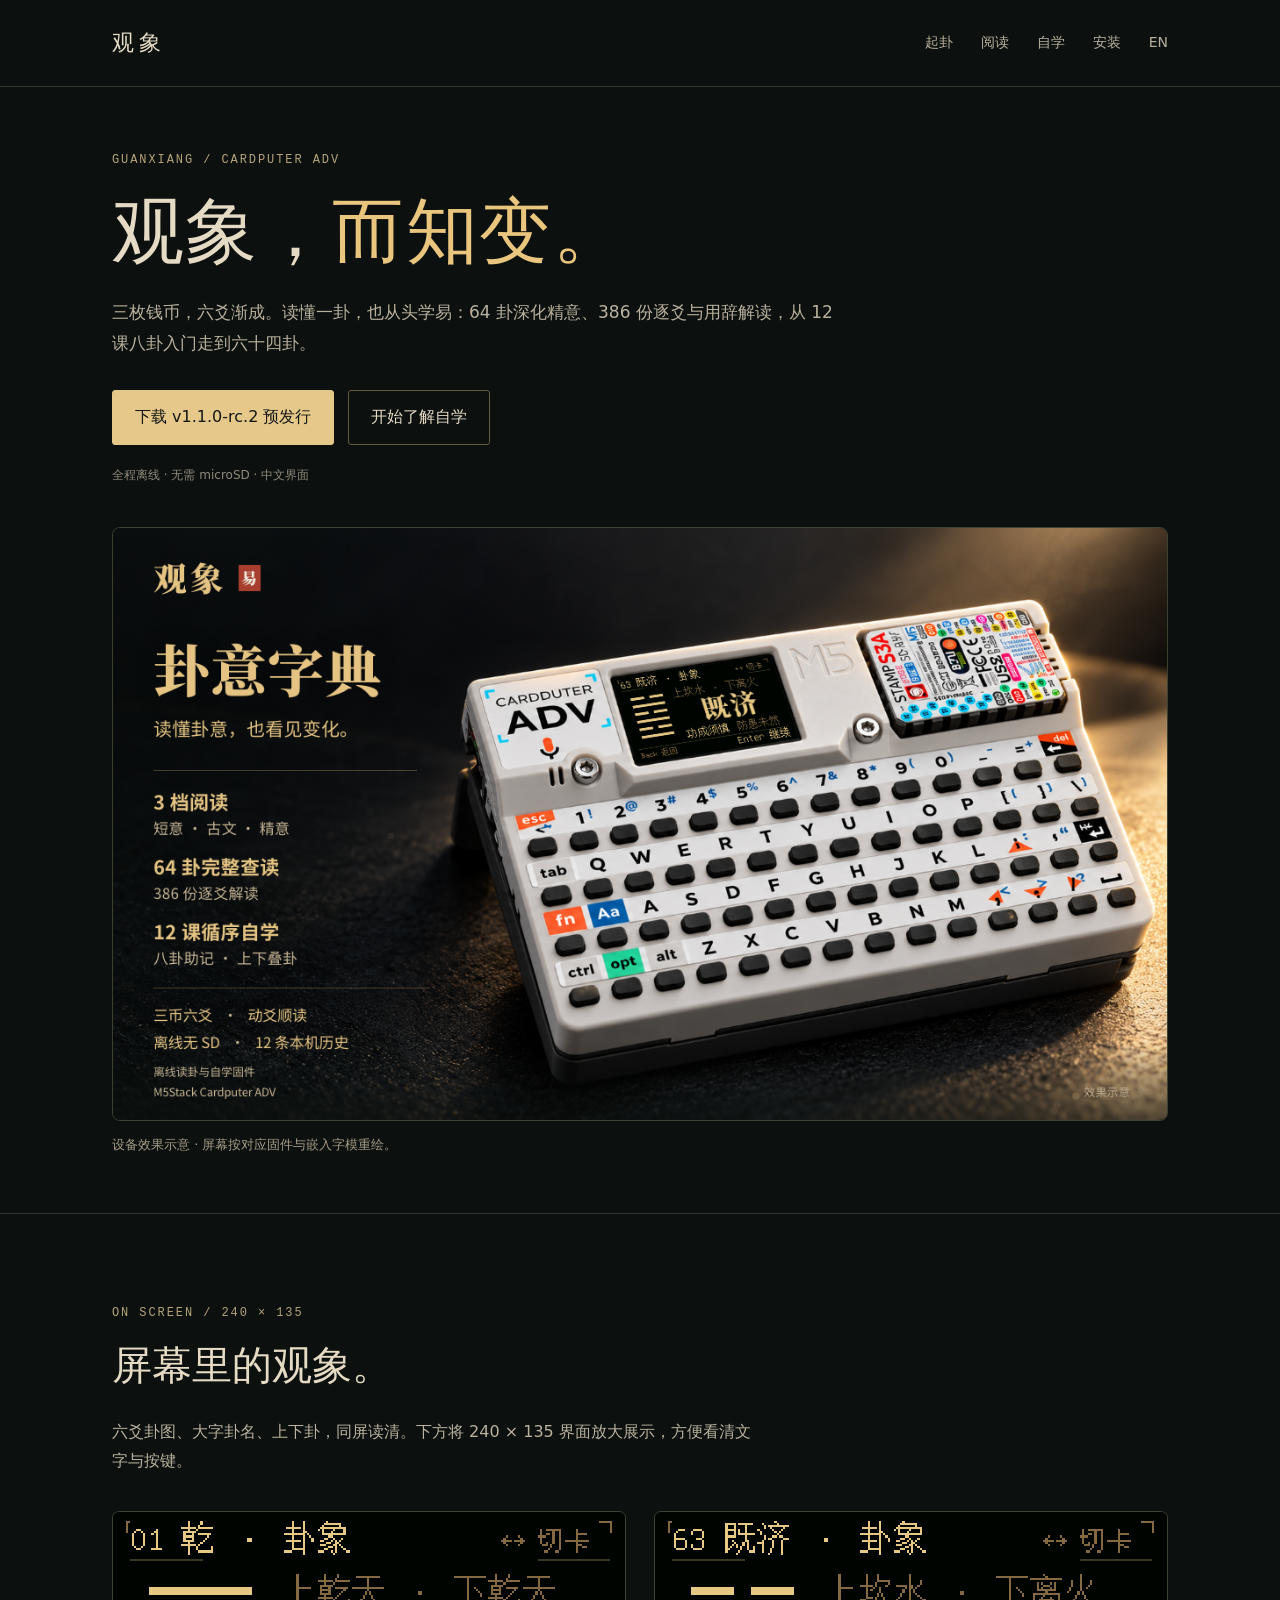
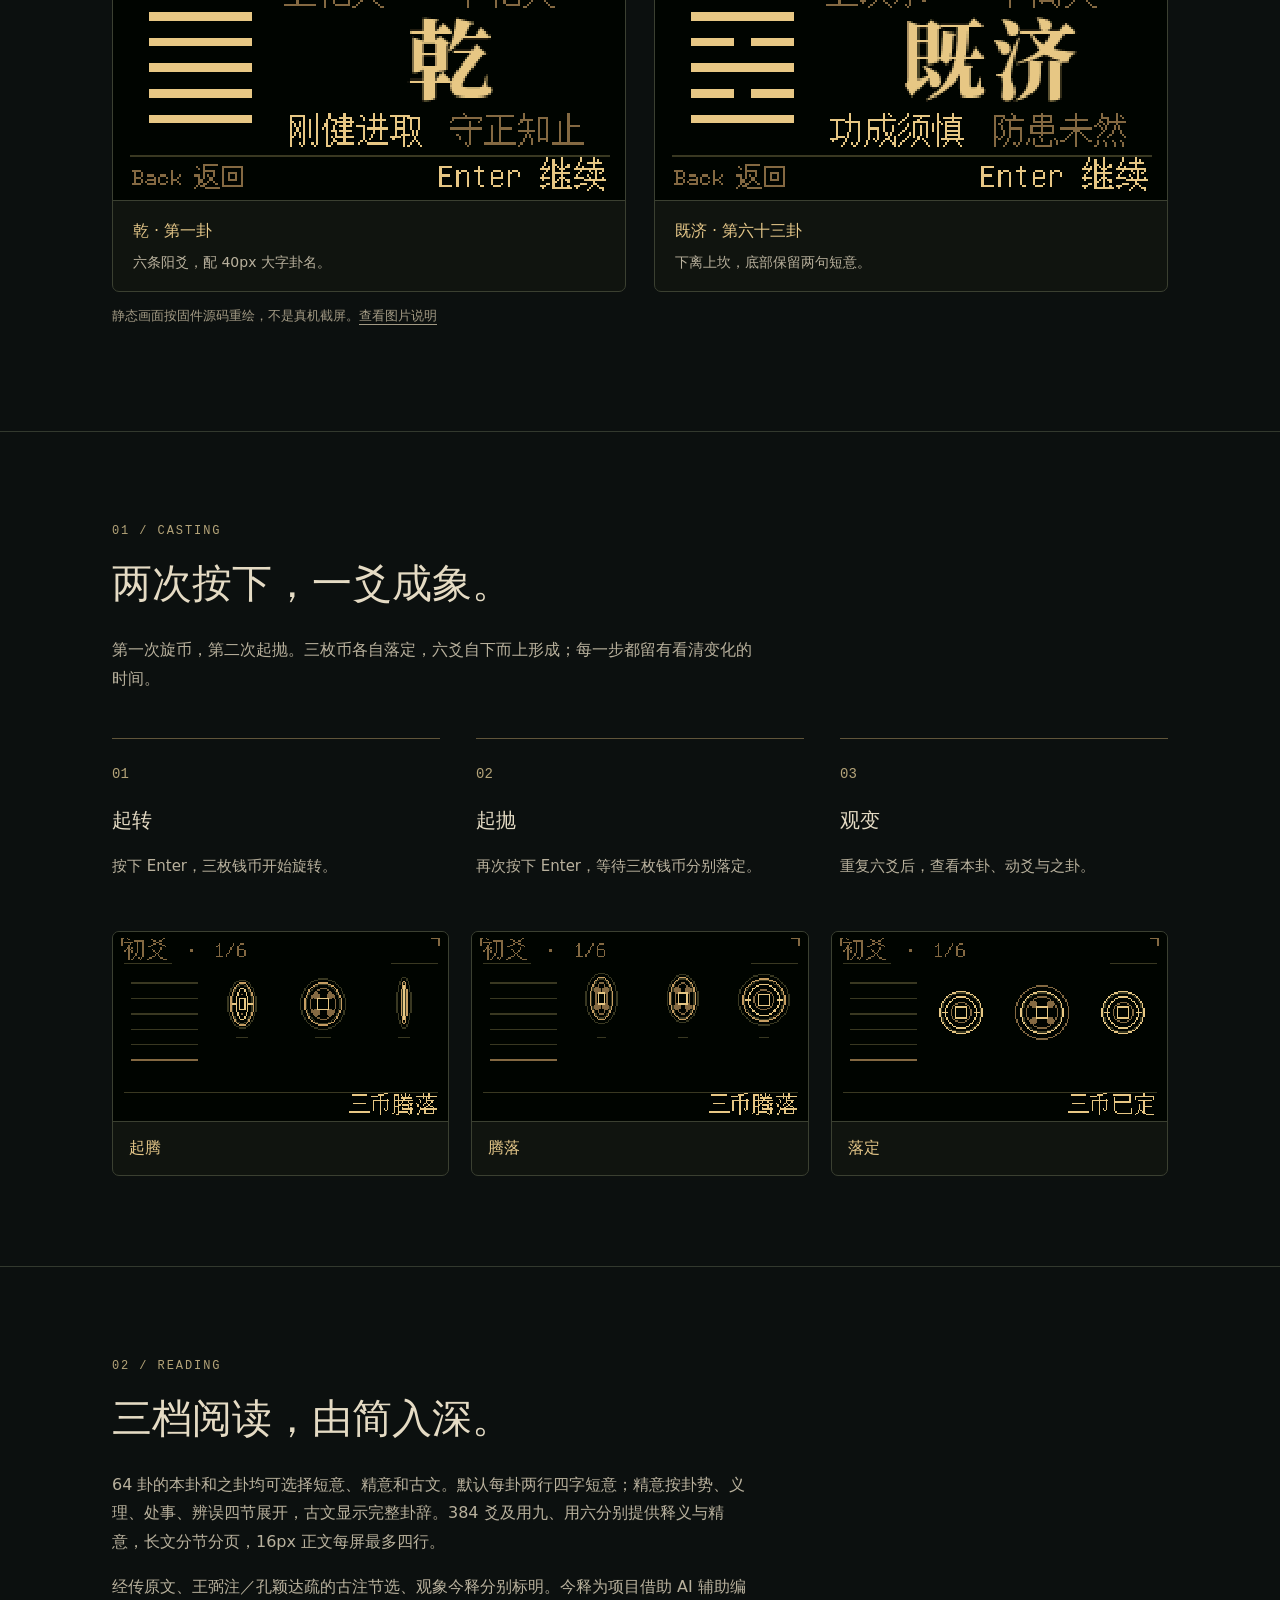
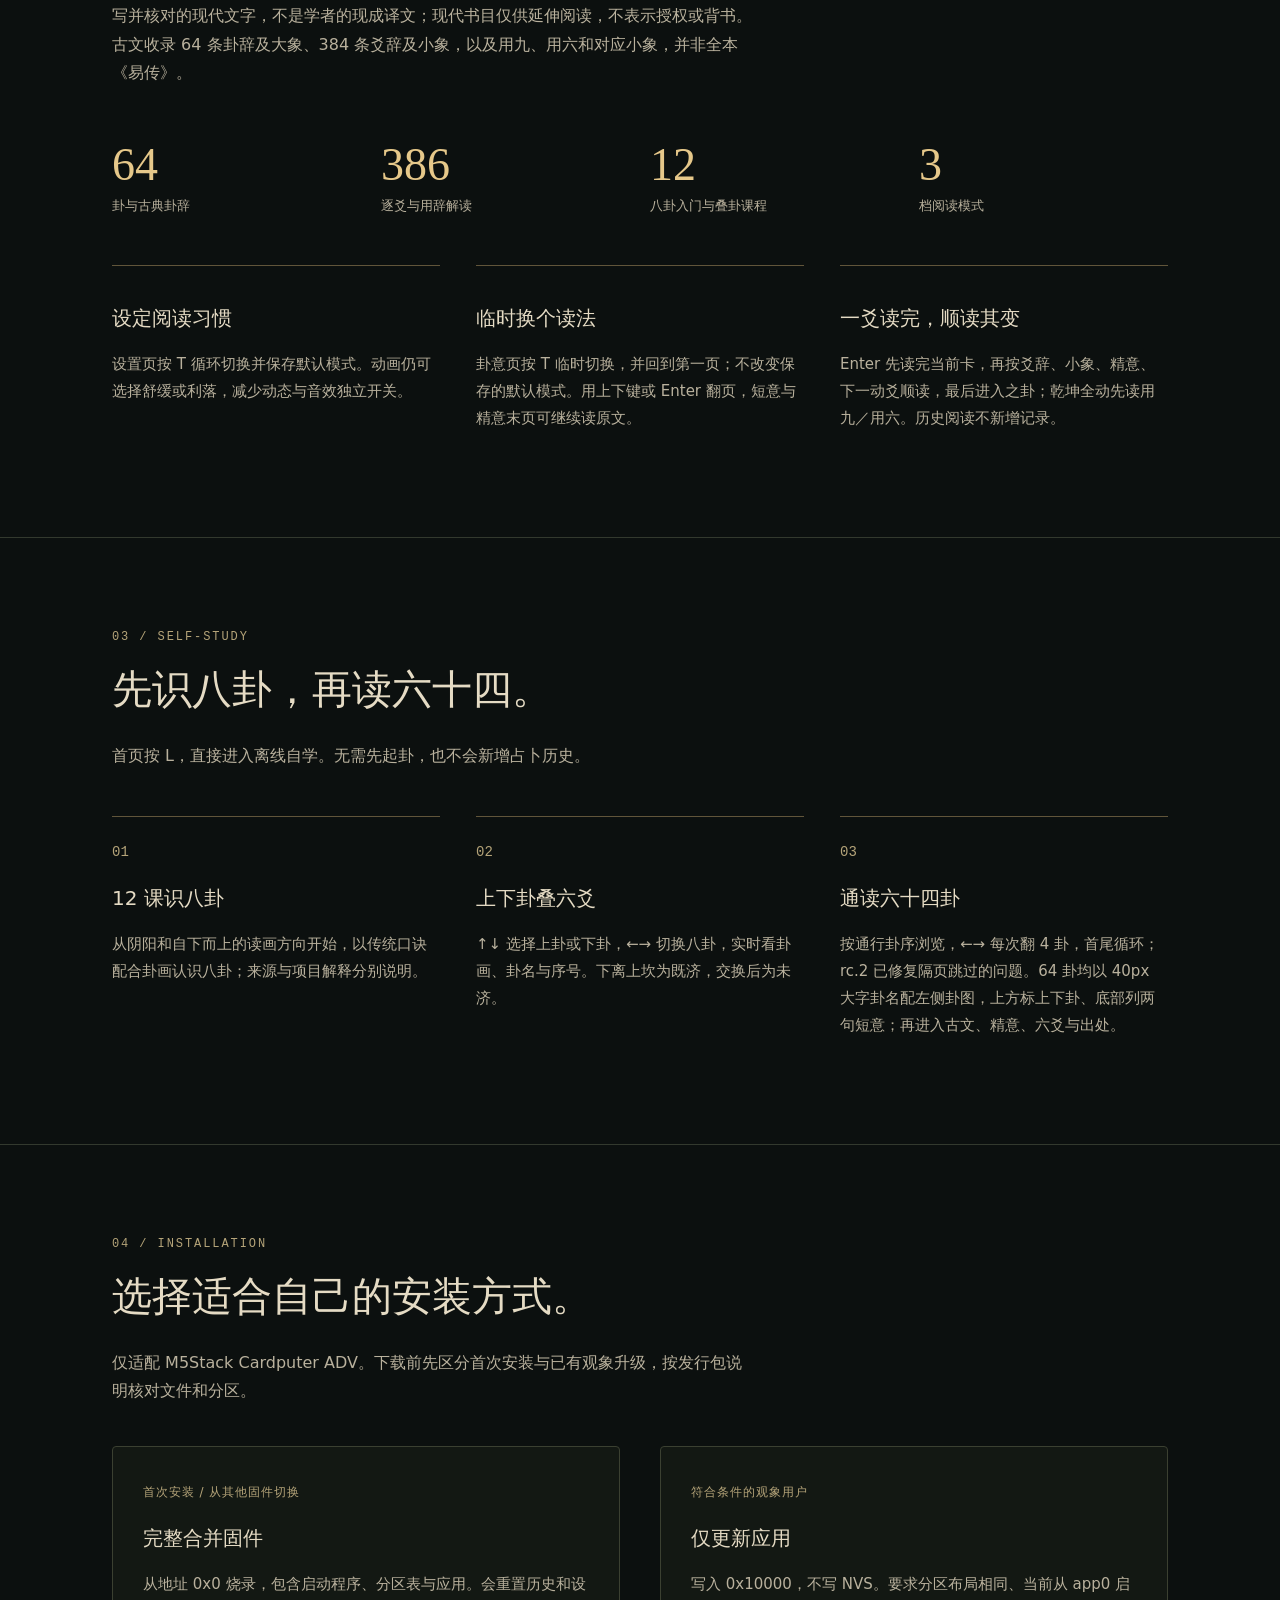
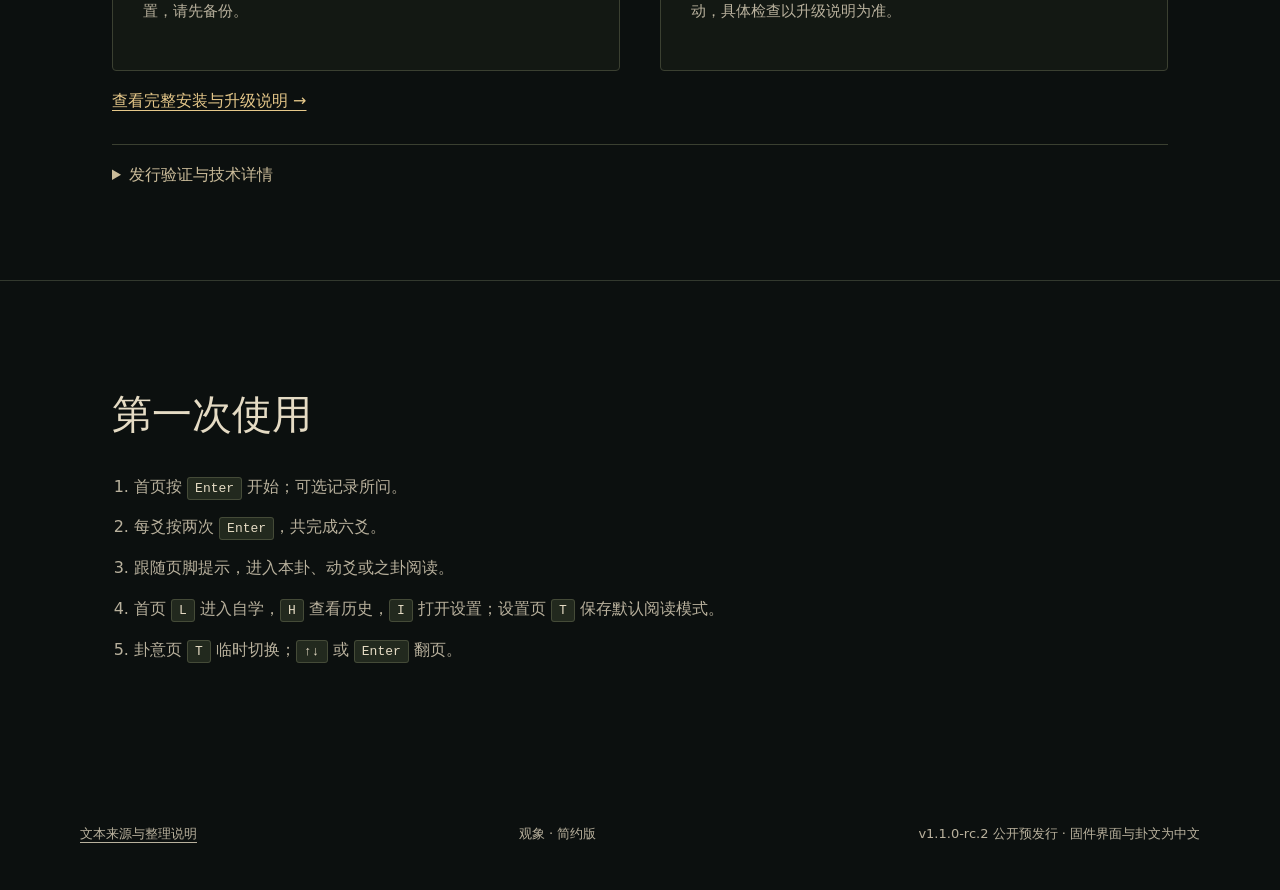
==== commit 82d4e40c: "docs: prepare rc.2 catalogue pagination release" ====
--- a/docs/index.html
+++ b/docs/index.html
@@ -1,11 +1,11 @@
 <!doctype html>
 <html lang="zh-CN"><head><meta charset="utf-8"><meta name="viewport" content="width=device-width,initial-scale=1"><meta name="theme-color" content="#0c100f"><meta name="description" content="面向 M5Stack Cardputer ADV 的离线三币六爻固件：64卦深化精意、386份逐爻解读与12课自学，兼有三币起卦和本机历史。"><title>观象 · 观象而知变</title><link rel="stylesheet" href="styles.css"></head><body>
 <header><nav class="wrap" aria-label="Navigation"><a class="brand" href="#top">观象</a><div class="navlinks"><a class="wide" href="#casting">起卦</a><a class="wide" href="#reading">阅读</a><a class="wide" href="#study">自学</a><a class="wide" href="#install">安装</a><a href="en/" lang="en">EN</a></div></nav></header>
-<main id="top"><section class="hero wrap"><div><div class="eyebrow">GUANXIANG / CARDPUTER ADV</div><h1>观象，<span>而知变。</span></h1><p class="lead">三枚钱币，六爻渐成。读懂一卦，也从头学易：64 卦深化精意、386 份逐爻与用辞解读，从 12 课八卦入门走到六十四卦。</p><div class="actions"><a class="button primary" href="https://github.com/Lyzbn/GuanXiang-Firmware/releases/tag/v1.1.0-rc.1">下载 v1.1.0-rc.1 预发行</a><a class="button" href="#study">开始了解自学</a></div><p class="meta">全程离线 · 无需 microSD · 中文界面</p></div><figure class="device-preview"><picture><source media="(max-width: 600px)" srcset="media/device-portrait.png" width="1080" height="1440"><img src="media/device-overview.png" width="1200" height="675" alt="Cardputer ADV 设备效果示意，屏幕为观象既济大字卦卡" fetchpriority="high"></picture><figcaption>设备效果示意 · 屏幕按对应固件与嵌入字模重绘。</figcaption></figure></section>
+<main id="top"><section class="hero wrap"><div><div class="eyebrow">GUANXIANG / CARDPUTER ADV</div><h1>观象，<span>而知变。</span></h1><p class="lead">三枚钱币，六爻渐成。读懂一卦，也从头学易：64 卦深化精意、386 份逐爻与用辞解读，从 12 课八卦入门走到六十四卦。</p><div class="actions"><a class="button primary" href="https://github.com/Lyzbn/GuanXiang-Firmware/releases/tag/v1.1.0-rc.2">下载 v1.1.0-rc.2 预发行</a><a class="button" href="#study">开始了解自学</a></div><p class="meta">全程离线 · 无需 microSD · 中文界面</p></div><figure class="device-preview"><picture><source media="(max-width: 600px)" srcset="media/device-portrait.png" width="1080" height="1440"><img src="media/device-overview.png" width="1200" height="675" alt="Cardputer ADV 设备效果示意，屏幕为观象既济大字卦卡" fetchpriority="high"></picture><figcaption>设备效果示意 · 屏幕按对应固件与嵌入字模重绘。</figcaption></figure></section>
 <section class="section" id="preview"><div class="wrap"><div class="intro"><div class="eyebrow">ON SCREEN / 240 × 135</div><h2>屏幕里的观象。</h2><p>六爻卦图、大字卦名、上下卦，同屏读清。下方将 240 × 135 界面放大展示，方便看清文字与按键。</p></div><div class="screen-grid"><figure class="screen-card"><img src="media/qian-native.png" width="240" height="135" alt="乾 · 第一卦" loading="lazy"><figcaption><strong>乾 · 第一卦</strong><span>六条阳爻，配 40px 大字卦名。</span></figcaption></figure><figure class="screen-card"><img src="media/jiji-native.png" width="240" height="135" alt="既济 · 第六十三卦" loading="lazy"><figcaption><strong>既济 · 第六十三卦</strong><span>下离上坎，底部保留两句短意。</span></figcaption></figure></div><p class="media-note">静态画面按固件源码重绘，不是真机截屏。<a href="https://github.com/Lyzbn/GuanXiang-Firmware/blob/main/docs/media/README.md">查看图片说明</a></p></div></section>
 <section class="section" id="casting"><div class="wrap"><div class="intro"><div class="eyebrow">01 / CASTING</div><h2>两次按下，一爻成象。</h2><p>第一次旋币，第二次起抛。三枚币各自落定，六爻自下而上形成；每一步都留有看清变化的时间。</p></div><div class="grid"><article class="feature"><span class="number">01</span><h3>起转</h3><p>按下 Enter，三枚钱币开始旋转。</p></article><article class="feature"><span class="number">02</span><h3>起抛</h3><p>再次按下 Enter，等待三枚钱币分别落定。</p></article><article class="feature"><span class="number">03</span><h3>观变</h3><p>重复六爻后，查看本卦、动爻与之卦。</p></article></div><div class="screen-grid coin-grid"><figure class="screen-card"><img src="media/42-coin-rise-native.png" width="240" height="135" alt="三币：起腾" loading="lazy"><figcaption><strong>起腾</strong></figcaption></figure><figure class="screen-card"><img src="media/43-coin-apex-native.png" width="240" height="135" alt="三币：腾落" loading="lazy"><figcaption><strong>腾落</strong></figcaption></figure><figure class="screen-card"><img src="media/48-coin-settled-native.png" width="240" height="135" alt="三币：落定" loading="lazy"><figcaption><strong>落定</strong></figcaption></figure></div></div></section>
 <section class="section" id="reading"><div class="wrap"><div class="intro"><div class="eyebrow">02 / READING</div><h2>三档阅读，由简入深。</h2><p>64 卦的本卦和之卦均可选择短意、精意和古文。默认每卦两行四字短意；精意按卦势、义理、处事、辨误四节展开，古文显示完整卦辞。384 爻及用九、用六分别提供释义与精意，长文分节分页，16px 正文每屏最多四行。</p><p>经传原文、王弼注／孔颖达疏的古注节选、观象今释分别标明。今释为项目借助 AI 辅助编写并核对的现代文字，不是学者的现成译文；现代书目仅供延伸阅读，不表示授权或背书。古文收录 64 条卦辞及大象、384 条爻辞及小象，以及用九、用六和对应小象，并非全本《易传》。</p></div><div class="facts"><div class="fact"><strong>64</strong><span>卦与古典卦辞</span></div><div class="fact"><strong>386</strong><span>逐爻与用辞解读</span></div><div class="fact"><strong>12</strong><span>八卦入门与叠卦课程</span></div><div class="fact"><strong>3</strong><span>档阅读模式</span></div></div><div class="grid"><article class="feature"><h3>设定阅读习惯</h3><p>设置页按 T 循环切换并保存默认模式。动画仍可选择舒缓或利落，减少动态与音效独立开关。</p></article><article class="feature"><h3>临时换个读法</h3><p>卦意页按 T 临时切换，并回到第一页；不改变保存的默认模式。用上下键或 Enter 翻页，短意与精意末页可继续读原文。</p></article><article class="feature"><h3>一爻读完，顺读其变</h3><p>Enter 先读完当前卡，再按爻辞、小象、精意、下一动爻顺读，最后进入之卦；乾坤全动先读用九／用六。历史阅读不新增记录。</p></article></div></div></section>
-<section class="section" id="study"><div class="wrap"><div class="intro"><div class="eyebrow">03 / SELF-STUDY</div><h2>先识八卦，再读六十四。</h2><p>首页按 L，直接进入离线自学。无需先起卦，也不会新增占卜历史。</p></div><div class="grid"><article class="feature"><span class="number">01</span><h3>12 课识八卦</h3><p>从阴阳和自下而上的读画方向开始，以传统口诀配合卦画认识八卦；来源与项目解释分别说明。</p></article><article class="feature"><span class="number">02</span><h3>上下卦叠六爻</h3><p>↑↓ 选择上卦或下卦，←→ 切换八卦，实时看卦画、卦名与序号。下离上坎为既济，交换后为未济。</p></article><article class="feature"><span class="number">03</span><h3>通读六十四卦</h3><p>按通行卦序浏览，←→ 跳八卦。64 卦均以 40px 大字卦名配左侧卦图，上方标上下卦、底部列两句短意；再进入古文、精意、六爻与出处。</p></article></div></div></section>
-<section class="section" id="install"><div class="wrap"><div class="intro"><div class="eyebrow">04 / INSTALLATION</div><h2>选择适合自己的安装方式。</h2><p>仅适配 M5Stack Cardputer ADV。下载前先区分首次安装与已有观象升级，按发行包说明核对文件和分区。</p></div><div class="install"><article class="card"><span class="tag">首次安装 / 从其他固件切换</span><h3>完整合并固件</h3><p>从地址 0x0 烧录，包含启动程序、分区表与应用。会重置历史和设置，请先备份。</p></article><article class="card"><span class="tag">符合条件的观象用户</span><h3>仅更新应用</h3><p>写入 0x10000，不写 NVS。要求分区布局相同、当前从 app0 启动，具体检查以升级说明为准。</p></article></div><p><a class="text-link" href="https://github.com/Lyzbn/GuanXiang-Firmware/blob/main/INSTALL.md">查看完整安装与升级说明 →</a></p><details class="validation"><summary>发行验证与技术详情</summary><p class="notice">本次应用源码为 ae85426，本地 Release 构建与固定源码 CI（含 238,355 项原生检查）通过。主阅读 13,522 个布局／214,191 个边界，自学 5,362 个布局／34,342 个边界均无错误，提供 68 张与 32 张主机预览。固定源码 CI 38967327177 已全部通过，选定 Linux 应用为 1,567,632 字节。已仅更新 app0，写后核验、NVS 保持与启动烟测通过；用户验收已通过。用户已确认大字卦卡、旧数据保留、完整阅读及只新增一条历史、USB 与电池冷启动均正常。v1.1.0-rc.1 已公开预发行；源码版本元数据仍为 1.1.0-dev。</p></details></div></section>
+<section class="section" id="study"><div class="wrap"><div class="intro"><div class="eyebrow">03 / SELF-STUDY</div><h2>先识八卦，再读六十四。</h2><p>首页按 L，直接进入离线自学。无需先起卦，也不会新增占卜历史。</p></div><div class="grid"><article class="feature"><span class="number">01</span><h3>12 课识八卦</h3><p>从阴阳和自下而上的读画方向开始，以传统口诀配合卦画认识八卦；来源与项目解释分别说明。</p></article><article class="feature"><span class="number">02</span><h3>上下卦叠六爻</h3><p>↑↓ 选择上卦或下卦，←→ 切换八卦，实时看卦画、卦名与序号。下离上坎为既济，交换后为未济。</p></article><article class="feature"><span class="number">03</span><h3>通读六十四卦</h3><p>按通行卦序浏览，←→ 每次翻 4 卦，首尾循环；rc.2 已修复隔页跳过的问题。64 卦均以 40px 大字卦名配左侧卦图，上方标上下卦、底部列两句短意；再进入古文、精意、六爻与出处。</p></article></div></div></section>
+<section class="section" id="install"><div class="wrap"><div class="intro"><div class="eyebrow">04 / INSTALLATION</div><h2>选择适合自己的安装方式。</h2><p>仅适配 M5Stack Cardputer ADV。下载前先区分首次安装与已有观象升级，按发行包说明核对文件和分区。</p></div><div class="install"><article class="card"><span class="tag">首次安装 / 从其他固件切换</span><h3>完整合并固件</h3><p>从地址 0x0 烧录，包含启动程序、分区表与应用。会重置历史和设置，请先备份。</p></article><article class="card"><span class="tag">符合条件的观象用户</span><h3>仅更新应用</h3><p>写入 0x10000，不写 NVS。要求分区布局相同、当前从 app0 启动，具体检查以升级说明为准。</p></article></div><p><a class="text-link" href="https://github.com/Lyzbn/GuanXiang-Firmware/blob/main/INSTALL.md">查看完整安装与升级说明 →</a></p><details class="validation"><summary>发行验证与技术详情</summary><p class="notice">v1.1.0-rc.2 修复自学目录翻页；修复提交 96057ad，固定源码 CI 40195260690 使用同树提交 fd68d201 并通过。239,345 项原生检查全部通过；自学 5,362 个布局／34,342 个边界无错误。选定 Linux 应用为 1,567,664 字节。仅写 app0、独立 Flash 核验、NVS 保留及 20 秒启动烟测通过；用户确认启动、旧数据保留、目录首尾正反翻页和第 64 卦打开返回正常。完整起卦与 USB／电池冷启动为 rc.1 的历史验收，本轮未重测。当前仍为预发行，源码版本元数据保留 1.1.0-dev。</p></details></div></section>
 <section class="section"><div class="wrap"><h2>第一次使用</h2><ol><li>首页按 <kbd>Enter</kbd> 开始；可选记录所问。</li><li>每爻按两次 <kbd>Enter</kbd>，共完成六爻。</li><li>跟随页脚提示，进入本卦、动爻或之卦阅读。</li><li>首页 <kbd>L</kbd> 进入自学，<kbd>H</kbd> 查看历史，<kbd>I</kbd> 打开设置；设置页 <kbd>T</kbd> 保存默认阅读模式。</li><li>卦意页 <kbd>T</kbd> 临时切换；<kbd>↑↓</kbd> 或 <kbd>Enter</kbd> 翻页。</li></ol></div></section></main>
-<footer class="footer wrap"><div class="footer-inner"><p><a href="https://github.com/Lyzbn/GuanXiang-Firmware/blob/main/TEXT_SOURCES.md">文本来源与整理说明</a></p><p>观象 · 简约版</p><p>v1.1.0-rc.1 公开预发行 · 固件界面与卦文为中文</p></div></footer></body></html>
+<footer class="footer wrap"><div class="footer-inner"><p><a href="https://github.com/Lyzbn/GuanXiang-Firmware/blob/main/TEXT_SOURCES.md">文本来源与整理说明</a></p><p>观象 · 简约版</p><p>v1.1.0-rc.2 公开预发行 · 固件界面与卦文为中文</p></div></footer></body></html>
